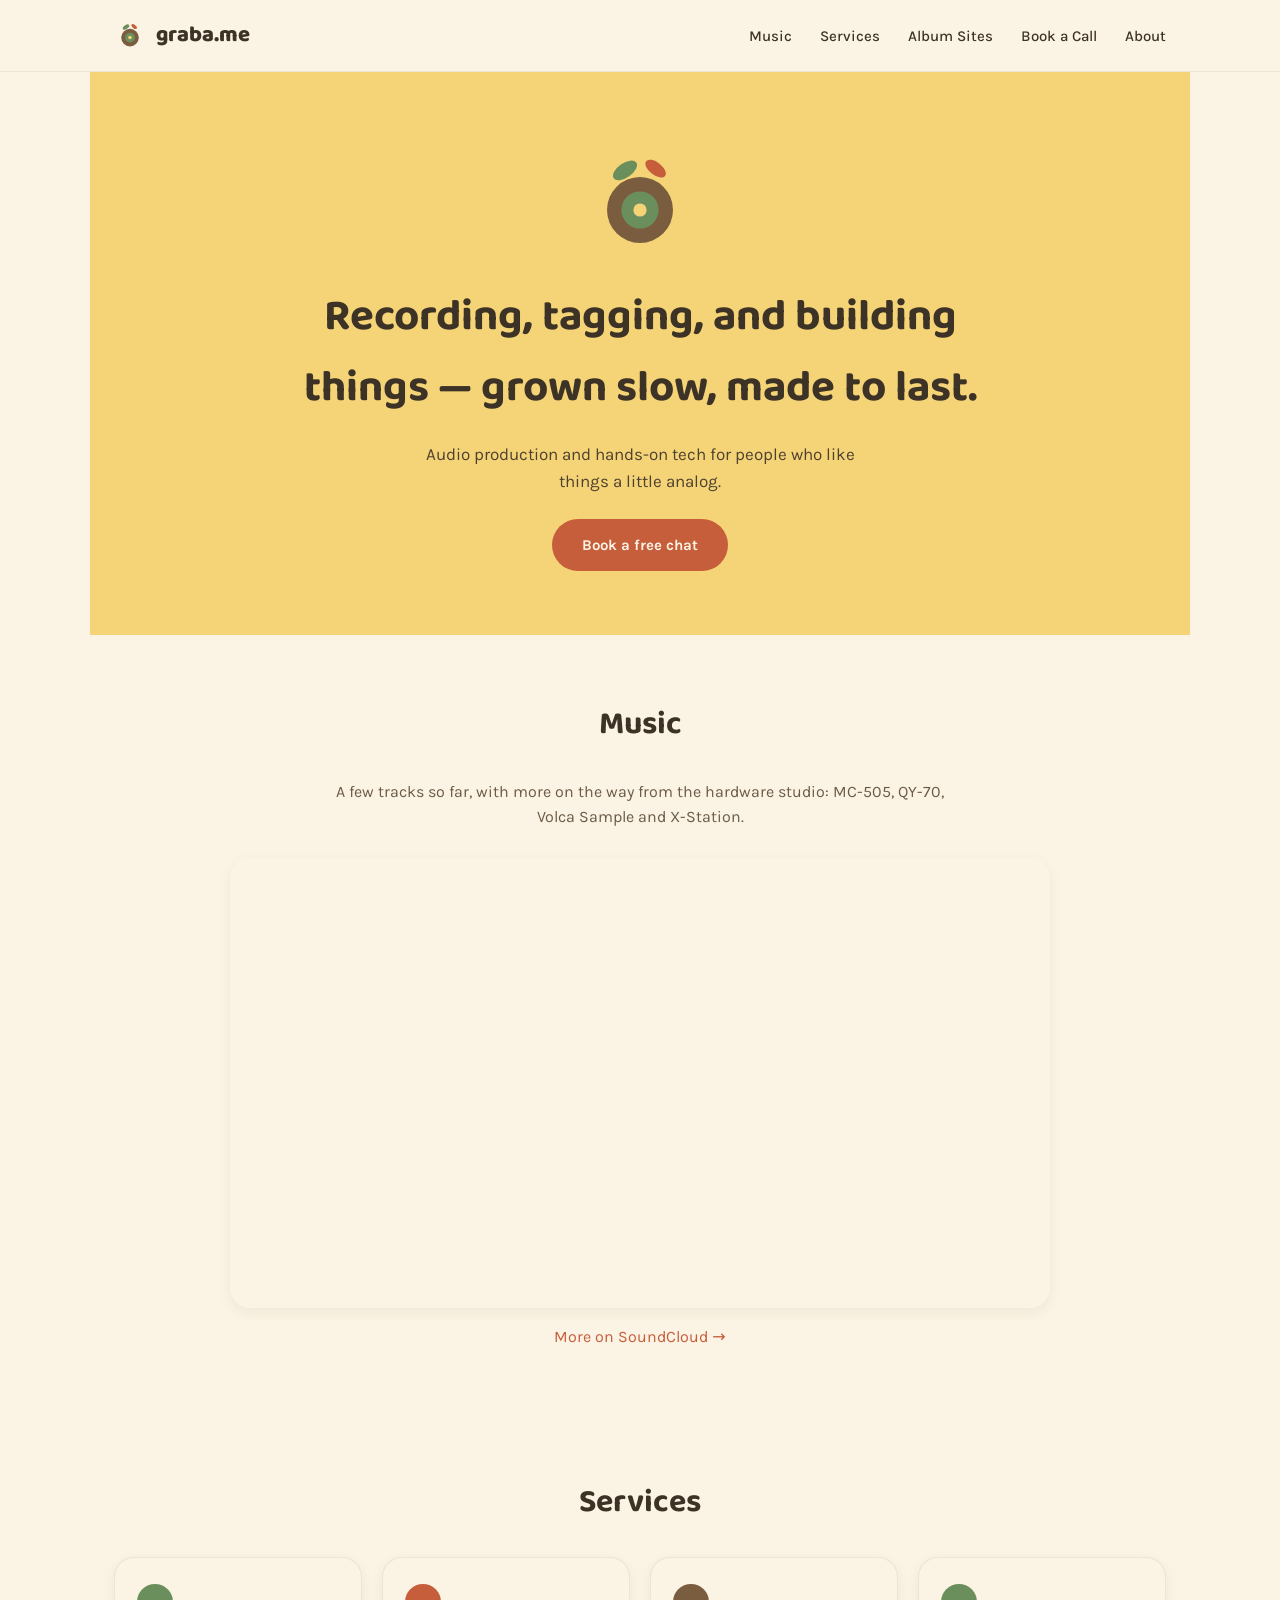
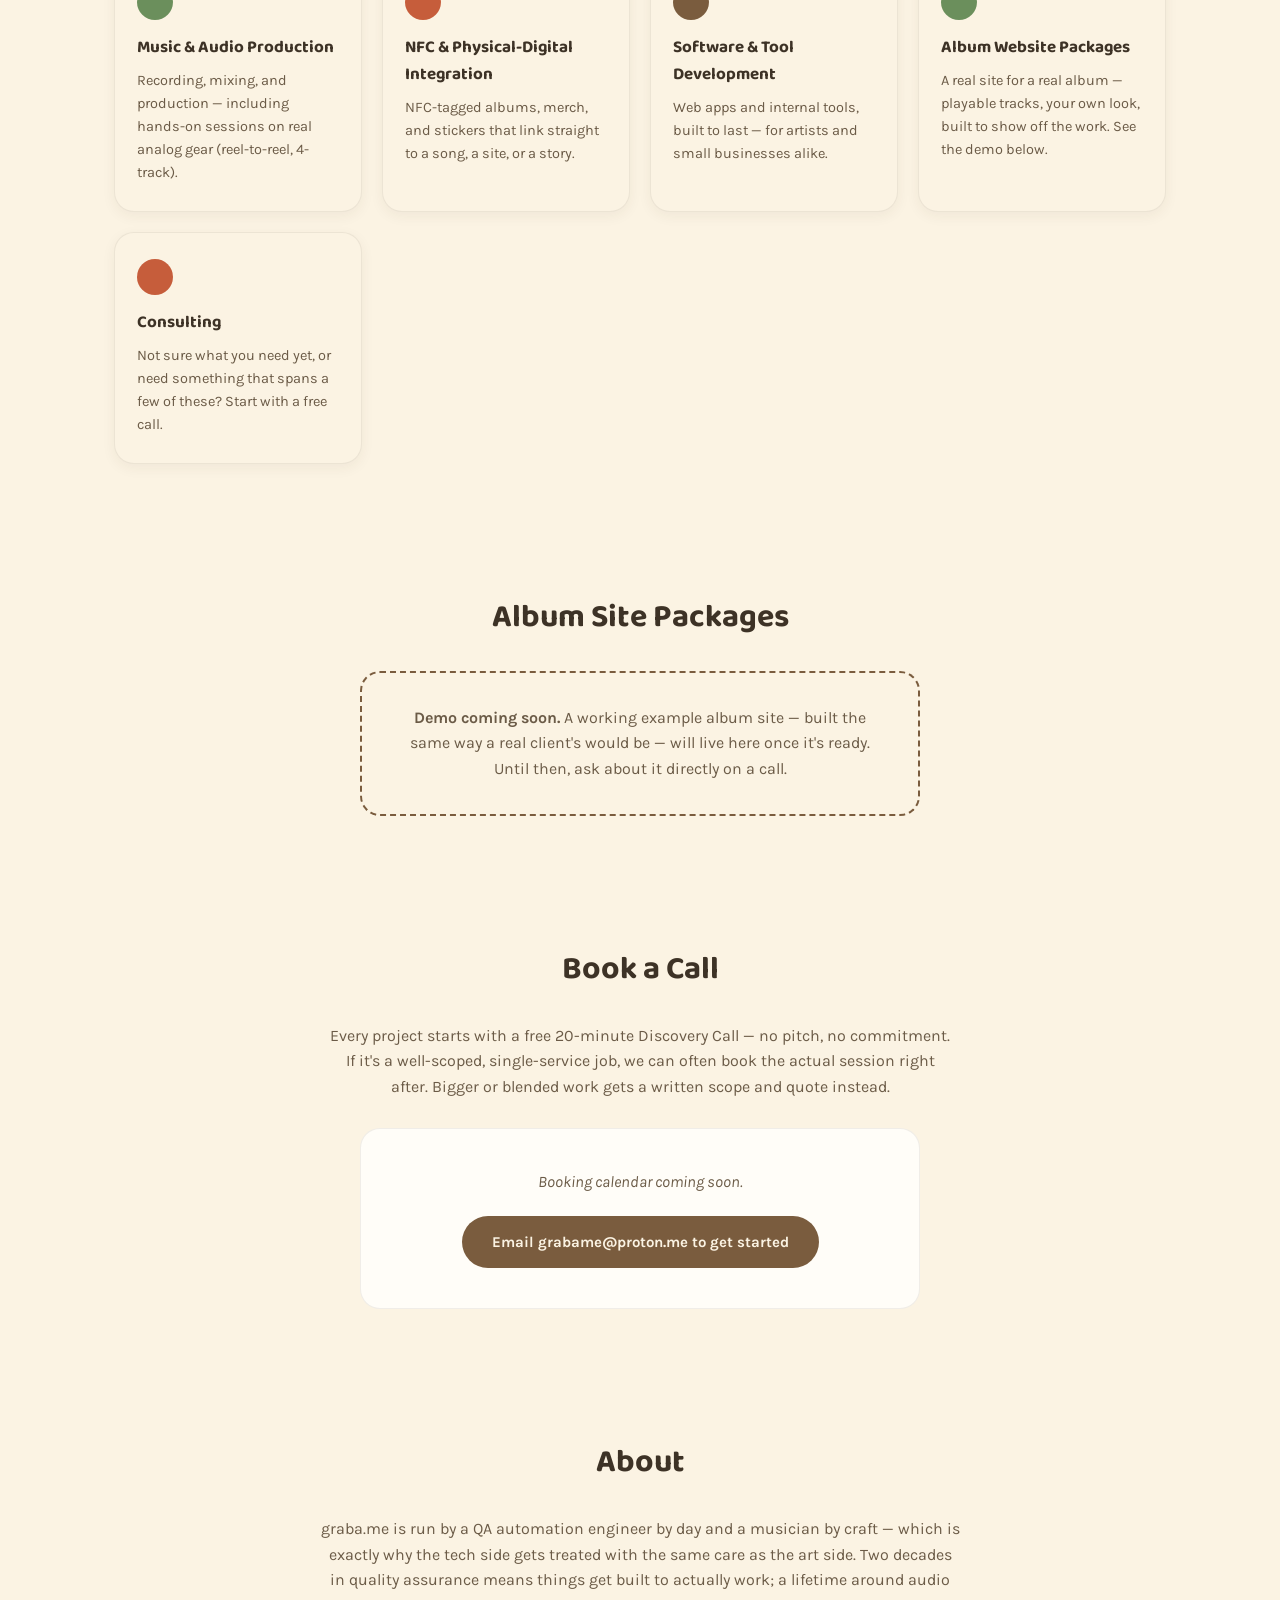
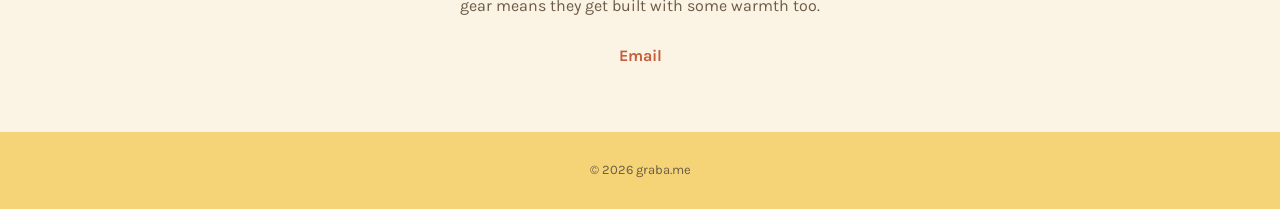
==== index.html @ 5332bc10 "graba.me v1: services site with Music section (SoundCloud profile embed) Co-Authored-By: Claude Opus" ====
<!doctype html>
<html lang="en">
<head>
  <meta charset="UTF-8">
  <meta name="viewport" content="width=device-width, initial-scale=1.0">
  <meta name="description" content="graba.me — audio production and hands-on tech for people who like things a little analog. Recording, NFC, tools, and album sites.">
  <title>graba.me</title>
  <link rel="preconnect" href="https://fonts.googleapis.com">
  <link rel="preconnect" href="https://fonts.gstatic.com" crossorigin>
  <link href="https://fonts.googleapis.com/css2?family=Baloo+2:wght@500;700;800&family=Karla:wght@400;500;700&display=swap" rel="stylesheet">
  <link rel="stylesheet" href="styles.css">
</head>
<body>
  <header>
    <nav>
      <a href="#top" class="brand">
        <svg class="brand-mark" viewBox="0 0 400 400" aria-hidden="true">
          <ellipse cx="150" cy="88" rx="46" ry="24" fill="#6B8F5C" transform="rotate(-35 150 88)"></ellipse>
          <ellipse cx="252" cy="82" rx="40" ry="21" fill="#C65D3B" transform="rotate(38 252 82)"></ellipse>
          <circle cx="200" cy="220" r="110" fill="#7A5C3E"></circle>
          <circle cx="200" cy="220" r="62" fill="#6B8F5C"></circle>
          <circle cx="200" cy="220" r="22" fill="#F4D477"></circle>
        </svg>
        graba.me
      </a>
      <div class="nav-links">
        <a href="#music">Music</a>
        <a href="#services">Services</a>
        <a href="#album-sites">Album Sites</a>
        <a href="#book">Book a Call</a>
        <a href="#about">About</a>
      </div>
    </nav>
  </header>

  <main id="top">
    <section class="hero">
      <svg class="hero-mark" viewBox="0 0 400 400" aria-label="graba.me mark">
        <ellipse cx="150" cy="88" rx="46" ry="24" fill="#6B8F5C" transform="rotate(-35 150 88)"></ellipse>
        <ellipse cx="252" cy="82" rx="40" ry="21" fill="#C65D3B" transform="rotate(38 252 82)"></ellipse>
        <circle cx="200" cy="220" r="110" fill="#7A5C3E"></circle>
        <circle cx="200" cy="220" r="62" fill="#6B8F5C"></circle>
        <circle cx="200" cy="220" r="22" fill="#F4D477"></circle>
      </svg>
      <h1>Recording, tagging, and building things — grown slow, made to last.</h1>
      <p class="tagline">Audio production and hands-on tech for people who like things a little analog.</p>
      <a href="#book" class="cta">Book a free chat</a>
    </section>

    <section id="music">
      <h2>Music</h2>
      <p class="section-lead">A few tracks so far, with more on the way from the hardware studio: MC-505, QY-70, Volca Sample and X-Station.</p>
      <div class="player-card">
        <iframe title="Fon on SoundCloud" width="100%" height="450" scrolling="no" frameborder="no" loading="lazy" allow="autoplay; encrypted-media" src="https://w.soundcloud.com/player/?visual=true&url=https%3A%2F%2Fapi.soundcloud.com%2Fusers%2F1962022&show_artwork=true&maxheight=450"></iframe>
      </div>
      <p class="player-link"><a href="https://soundcloud.com/fon-1">More on SoundCloud →</a></p>
    </section>

    <section id="services">
      <h2>Services</h2>
      <div class="services-grid">
        <div class="service-card">
          <div class="icon-dot" style="background:#6B8F5C;"></div>
          <h3>Music &amp; Audio Production</h3>
          <p>Recording, mixing, and production — including hands-on sessions on real analog gear (reel-to-reel, 4-track).</p>
        </div>
        <div class="service-card">
          <div class="icon-dot" style="background:#C65D3B;"></div>
          <h3>NFC &amp; Physical-Digital Integration</h3>
          <p>NFC-tagged albums, merch, and stickers that link straight to a song, a site, or a story.</p>
        </div>
        <div class="service-card">
          <div class="icon-dot" style="background:#7A5C3E;"></div>
          <h3>Software &amp; Tool Development</h3>
          <p>Web apps and internal tools, built to last — for artists and small businesses alike.</p>
        </div>
        <div class="service-card">
          <div class="icon-dot" style="background:#6B8F5C;"></div>
          <h3>Album Website Packages</h3>
          <p>A real site for a real album — playable tracks, your own look, built to show off the work. See the demo below.</p>
        </div>
        <div class="service-card">
          <div class="icon-dot" style="background:#C65D3B;"></div>
          <h3>Consulting</h3>
          <p>Not sure what you need yet, or need something that spans a few of these? Start with a free call.</p>
        </div>
      </div>
    </section>

    <section id="album-sites">
      <h2>Album Site Packages</h2>
      <div class="proof-card">
        <p><strong>Demo coming soon.</strong> A working example album site — built the same way a real client's would be — will live here once it's ready. Until then, ask about it directly on a call.</p>
      </div>
    </section>

    <section id="book">
      <h2>Book a Call</h2>
      <p class="section-lead">Every project starts with a free 20-minute Discovery Call — no pitch, no commitment. If it's a well-scoped, single-service job, we can often book the actual session right after. Bigger or blended work gets a written scope and quote instead.</p>
      <div class="booking-embed">
        <p><em>Booking calendar coming soon.</em></p>
        <a href="mailto:grabame@proton.me" class="cta secondary">Email grabame@proton.me to get started</a>
      </div>
    </section>

    <section id="about">
      <h2>About</h2>
      <p class="about-copy">graba.me is run by a QA automation engineer by day and a musician by craft — which is exactly why the tech side gets treated with the same care as the art side. Two decades in quality assurance means things get built to actually work; a lifetime around audio gear means they get built with some warmth too.</p>
      <div class="contact-links">
        <a href="mailto:grabame@proton.me">Email</a>
      </div>
    </section>
  </main>

  <footer>
    <p>&copy; 2026 graba.me</p>
  </footer>
</body>
</html>
---- styles.css ----
:root {
  --bg: #F4D477;
  --paper: #FBF3E3;
  --moss: #6B8F5C;
  --ember: #C65D3B;
  --walnut: #7A5C3E;
  --ink: #3D3226;
  --muted: #6B5B47;
}

* {
  margin: 0;
  padding: 0;
  box-sizing: border-box;
}

html {
  scroll-behavior: smooth;
}

body {
  font-family: "Karla", system-ui, sans-serif;
  background: var(--paper);
  color: var(--ink);
  line-height: 1.6;
}

h1, h2, h3 {
  font-family: "Baloo 2", sans-serif;
  color: var(--ink);
}

a {
  color: var(--ember);
  text-decoration: none;
}

/* NAVBAR */
header {
  background: var(--paper);
  border-bottom: 1px solid rgba(61, 50, 38, 0.08);
}

nav {
  max-width: 1100px;
  margin: 0 auto;
  padding: 18px 24px;
  display: flex;
  justify-content: space-between;
  align-items: center;
}

nav .brand {
  display: flex;
  align-items: center;
  gap: 10px;
  font-family: "Baloo 2", sans-serif;
  font-weight: 800;
  font-size: 22px;
  color: var(--ink);
}

.brand-mark {
  width: 32px;
  height: 32px;
}

nav .nav-links {
  display: flex;
  gap: 28px;
}

nav .nav-links a {
  color: var(--ink);
  font-weight: 500;
  font-size: 15px;
}

nav .nav-links a:hover {
  color: var(--ember);
}

/* HERO */
.hero {
  background: var(--bg);
  padding: 72px 24px 64px;
  display: flex;
  flex-direction: column;
  align-items: center;
  text-align: center;
  gap: 18px;
}

.hero-mark {
  width: 120px;
  height: 120px;
}

.hero h1 {
  font-size: clamp(28px, 5vw, 44px);
  max-width: 680px;
  text-wrap: balance;
}

.hero .tagline {
  font-size: 17px;
  max-width: 480px;
  color: #4E4130;
}

.cta {
  display: inline-block;
  font-weight: 700;
  font-size: 15px;
  padding: 14px 30px;
  border-radius: 999px;
  background: var(--ember);
  color: var(--paper);
  margin-top: 6px;
}

.cta:hover {
  background: #B04F30;
}

.cta.secondary {
  background: var(--walnut);
}

.cta.secondary:hover {
  background: #644B32;
}

/* SECTIONS */
main section {
  max-width: 1100px;
  margin: 0 auto;
  padding: 64px 24px;
}

main section h2 {
  font-size: clamp(24px, 4vw, 32px);
  margin-bottom: 28px;
  text-align: center;
}

.section-lead {
  max-width: 620px;
  margin: 0 auto 28px;
  text-align: center;
  color: var(--muted);
}

/* MUSIC */
.player-card {
  max-width: 820px;
  margin: 0 auto;
  border-radius: 20px;
  overflow: hidden;
  box-shadow: 0 4px 14px rgba(61, 50, 38, 0.06);
}

.player-card iframe {
  display: block;
}

.player-link {
  text-align: center;
  margin-top: 16px;
}

/* SERVICES */
.services-grid {
  display: grid;
  grid-template-columns: repeat(auto-fit, minmax(240px, 1fr));
  gap: 20px;
}

.service-card {
  background: var(--paper);
  border: 1px solid rgba(61, 50, 38, 0.08);
  border-radius: 20px;
  padding: 26px 22px;
  box-shadow: 0 4px 14px rgba(61, 50, 38, 0.06);
}

.icon-dot {
  width: 36px;
  height: 36px;
  border-radius: 50%;
  margin-bottom: 14px;
}

.service-card h3 {
  font-size: 17px;
  margin-bottom: 8px;
}

.service-card p {
  font-size: 14.5px;
  color: var(--muted);
}

/* ALBUM SITES PROOF */
.proof-card {
  background: var(--paper);
  border: 2px dashed var(--walnut);
  border-radius: 20px;
  padding: 32px;
  text-align: center;
  color: var(--muted);
  max-width: 560px;
  margin: 0 auto;
}

/* BOOKING */
.booking-embed {
  background: #FFFDF8;
  border-radius: 20px;
  border: 1px solid rgba(61, 50, 38, 0.08);
  padding: 40px 24px;
  text-align: center;
  max-width: 560px;
  margin: 0 auto;
  display: flex;
  flex-direction: column;
  align-items: center;
  gap: 16px;
}

.booking-embed em {
  color: var(--muted);
}

/* ABOUT */
.about-copy {
  max-width: 640px;
  margin: 0 auto 24px;
  text-align: center;
  color: var(--muted);
}

.contact-links {
  display: flex;
  justify-content: center;
}

.contact-links a {
  font-weight: 700;
  font-size: 16px;
}

/* FOOTER */
footer {
  text-align: center;
  padding: 28px 24px;
  font-size: 13px;
  color: var(--muted);
  background: var(--bg);
}

/* RESPONSIVE */
@media (max-width: 640px) {
  nav .nav-links {
    display: none;
  }

  main section {
    padding: 48px 20px;
  }
}
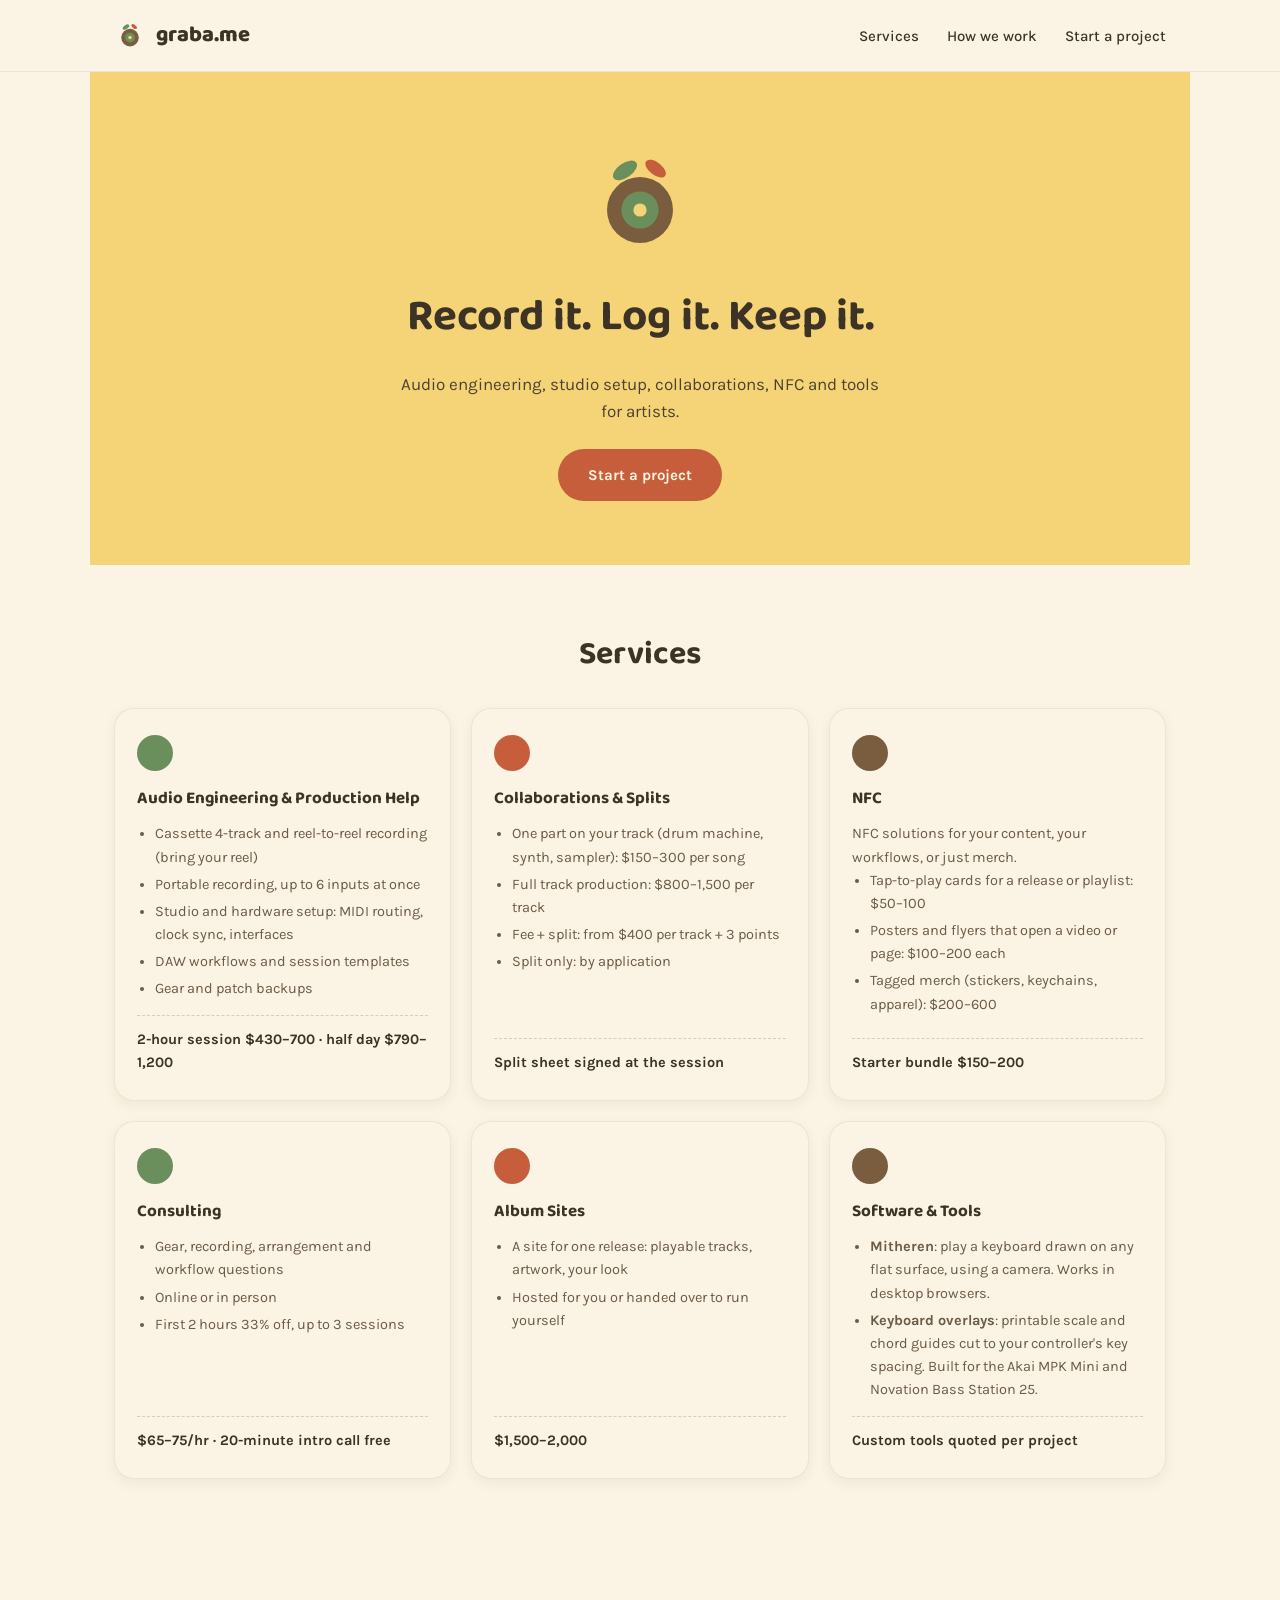
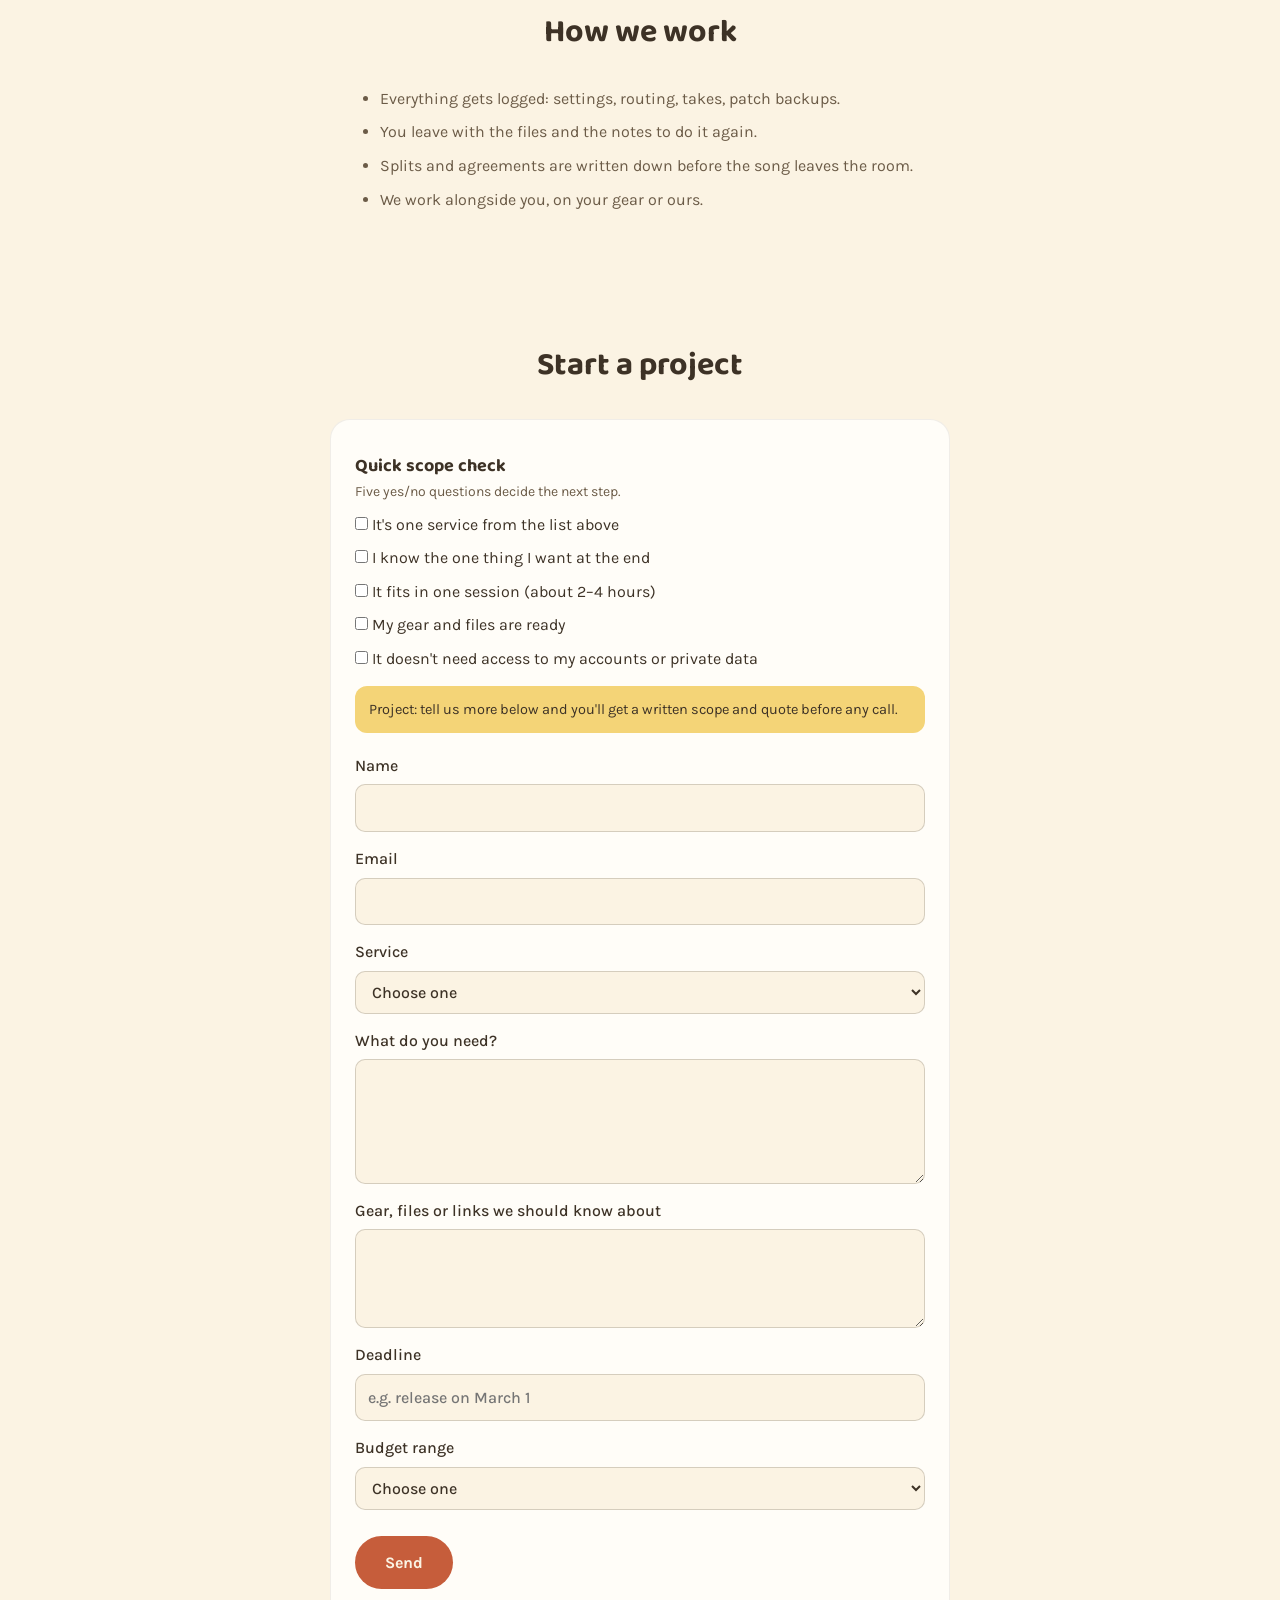
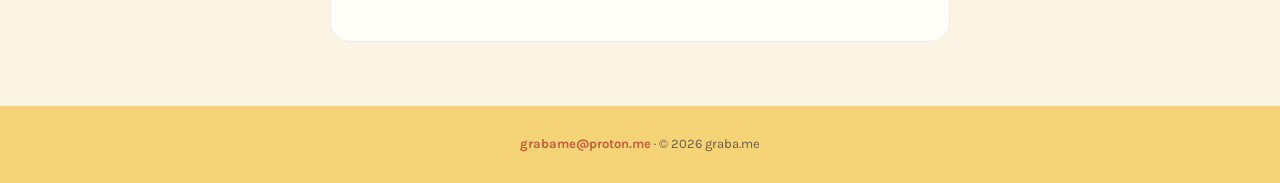
==== commit 5777ee36: "Redesign copy: priced services, scope-check intake form, how-we-work; drop SoundCloud section Co-Aut" ====
--- a/index.html
+++ b/index.html
@@ -3,7 +3,7 @@
 <head>
   <meta charset="UTF-8">
   <meta name="viewport" content="width=device-width, initial-scale=1.0">
-  <meta name="description" content="graba.me — audio production and hands-on tech for people who like things a little analog. Recording, NFC, tools, and album sites.">
+  <meta name="description" content="graba.me — audio engineering, studio setup, collaborations, NFC and tools for artists. Prices up front; every job is logged and handed over.">
   <title>graba.me</title>
   <link rel="preconnect" href="https://fonts.googleapis.com">
   <link rel="preconnect" href="https://fonts.gstatic.com" crossorigin>
@@ -24,11 +24,9 @@
         graba.me
       </a>
       <div class="nav-links">
-        <a href="#music">Music</a>
         <a href="#services">Services</a>
-        <a href="#album-sites">Album Sites</a>
-        <a href="#book">Book a Call</a>
-        <a href="#about">About</a>
+        <a href="#how">How we work</a>
+        <a href="#start">Start a project</a>
       </div>
     </nav>
   </header>
@@ -42,18 +40,9 @@
         <circle cx="200" cy="220" r="62" fill="#6B8F5C"></circle>
         <circle cx="200" cy="220" r="22" fill="#F4D477"></circle>
       </svg>
-      <h1>Recording, tagging, and building things — grown slow, made to last.</h1>
-      <p class="tagline">Audio production and hands-on tech for people who like things a little analog.</p>
-      <a href="#book" class="cta">Book a free chat</a>
-    </section>
-
-    <section id="music">
-      <h2>Music</h2>
-      <p class="section-lead">A few tracks so far, with more on the way from the hardware studio: MC-505, QY-70, Volca Sample and X-Station.</p>
-      <div class="player-card">
-        <iframe title="Fon on SoundCloud" width="100%" height="450" scrolling="no" frameborder="no" loading="lazy" allow="autoplay; encrypted-media" src="https://w.soundcloud.com/player/?visual=true&url=https%3A%2F%2Fapi.soundcloud.com%2Fusers%2F1962022&show_artwork=true&maxheight=450"></iframe>
-      </div>
-      <p class="player-link"><a href="https://soundcloud.com/fon-1">More on SoundCloud →</a></p>
+      <h1>Record it. Log it. Keep it.</h1>
+      <p class="tagline">Audio engineering, studio setup, collaborations, NFC and tools for artists.</p>
+      <a href="#start" class="cta">Start a project</a>
     </section>
 
     <section id="services">
@@ -61,59 +50,186 @@
       <div class="services-grid">
         <div class="service-card">
           <div class="icon-dot" style="background:#6B8F5C;"></div>
-          <h3>Music &amp; Audio Production</h3>
-          <p>Recording, mixing, and production — including hands-on sessions on real analog gear (reel-to-reel, 4-track).</p>
+          <h3>Audio Engineering &amp; Production Help</h3>
+          <ul>
+            <li>Cassette 4-track and reel-to-reel recording (bring your reel)</li>
+            <li>Portable recording, up to 6 inputs at once</li>
+            <li>Studio and hardware setup: MIDI routing, clock sync, interfaces</li>
+            <li>DAW workflows and session templates</li>
+            <li>Gear and patch backups</li>
+          </ul>
+          <p class="price">2-hour session $430–700 · half day $790–1,200</p>
         </div>
         <div class="service-card">
           <div class="icon-dot" style="background:#C65D3B;"></div>
-          <h3>NFC &amp; Physical-Digital Integration</h3>
-          <p>NFC-tagged albums, merch, and stickers that link straight to a song, a site, or a story.</p>
+          <h3>Collaborations &amp; Splits</h3>
+          <ul>
+            <li>One part on your track (drum machine, synth, sampler): $150–300 per song</li>
+            <li>Full track production: $800–1,500 per track</li>
+            <li>Fee + split: from $400 per track + 3 points</li>
+            <li>Split only: by application</li>
+          </ul>
+          <p class="price">Split sheet signed at the session</p>
         </div>
         <div class="service-card">
           <div class="icon-dot" style="background:#7A5C3E;"></div>
-          <h3>Software &amp; Tool Development</h3>
-          <p>Web apps and internal tools, built to last — for artists and small businesses alike.</p>
+          <h3>NFC</h3>
+          <p>NFC solutions for your content, your workflows, or just merch.</p>
+          <ul>
+            <li>Tap-to-play cards for a release or playlist: $50–100</li>
+            <li>Posters and flyers that open a video or page: $100–200 each</li>
+            <li>Tagged merch (stickers, keychains, apparel): $200–600</li>
+          </ul>
+          <p class="price">Starter bundle $150–200</p>
         </div>
         <div class="service-card">
           <div class="icon-dot" style="background:#6B8F5C;"></div>
-          <h3>Album Website Packages</h3>
-          <p>A real site for a real album — playable tracks, your own look, built to show off the work. See the demo below.</p>
+          <h3>Consulting</h3>
+          <ul>
+            <li>Gear, recording, arrangement and workflow questions</li>
+            <li>Online or in person</li>
+            <li>First 2 hours 33% off, up to 3 sessions</li>
+          </ul>
+          <p class="price">$65–75/hr · 20-minute intro call free</p>
         </div>
         <div class="service-card">
           <div class="icon-dot" style="background:#C65D3B;"></div>
-          <h3>Consulting</h3>
-          <p>Not sure what you need yet, or need something that spans a few of these? Start with a free call.</p>
+          <h3>Album Sites</h3>
+          <ul>
+            <li>A site for one release: playable tracks, artwork, your look</li>
+            <li>Hosted for you or handed over to run yourself</li>
+          </ul>
+          <p class="price">$1,500–2,000</p>
+        </div>
+        <div class="service-card">
+          <div class="icon-dot" style="background:#7A5C3E;"></div>
+          <h3>Software &amp; Tools</h3>
+          <ul>
+            <li><strong>Mitheren</strong>: play a keyboard drawn on any flat surface, using a camera. Works in desktop browsers.</li>
+            <li><strong>Keyboard overlays</strong>: printable scale and chord guides cut to your controller's key spacing. Built for the Akai MPK Mini and Novation Bass Station 25.</li>
+          </ul>
+          <p class="price">Custom tools quoted per project</p>
         </div>
       </div>
     </section>
 
-    <section id="album-sites">
-      <h2>Album Site Packages</h2>
-      <div class="proof-card">
-        <p><strong>Demo coming soon.</strong> A working example album site — built the same way a real client's would be — will live here once it's ready. Until then, ask about it directly on a call.</p>
-      </div>
-    </section>
-
-    <section id="book">
-      <h2>Book a Call</h2>
-      <p class="section-lead">Every project starts with a free 20-minute Discovery Call — no pitch, no commitment. If it's a well-scoped, single-service job, we can often book the actual session right after. Bigger or blended work gets a written scope and quote instead.</p>
-      <div class="booking-embed">
-        <p><em>Booking calendar coming soon.</em></p>
-        <a href="mailto:grabame@proton.me" class="cta secondary">Email grabame@proton.me to get started</a>
-      </div>
-    </section>
-
-    <section id="about">
-      <h2>About</h2>
-      <p class="about-copy">graba.me is run by a QA automation engineer by day and a musician by craft — which is exactly why the tech side gets treated with the same care as the art side. Two decades in quality assurance means things get built to actually work; a lifetime around audio gear means they get built with some warmth too.</p>
-      <div class="contact-links">
-        <a href="mailto:grabame@proton.me">Email</a>
-      </div>
+    <section id="how">
+      <h2>How we work</h2>
+      <ul class="how-list">
+        <li>Everything gets logged: settings, routing, takes, patch backups.</li>
+        <li>You leave with the files and the notes to do it again.</li>
+        <li>Splits and agreements are written down before the song leaves the room.</li>
+        <li>We work alongside you, on your gear or ours.</li>
+      </ul>
+    </section>
+
+    <section id="start">
+      <h2>Start a project</h2>
+      <form id="project-form" class="project-form" action="https://api.web3forms.com/submit" method="POST">
+        <!-- Web3Forms access key (free at web3forms.com, sent to grabame@proton.me) -->
+        <input type="hidden" name="access_key" value="WEB3FORMS_ACCESS_KEY">
+        <input type="hidden" name="subject" value="New graba.me project">
+        <input type="hidden" name="from_name" value="graba.me">
+        <input type="hidden" name="size" id="size-field" value="">
+        <input type="checkbox" name="botcheck" class="botcheck" tabindex="-1" autocomplete="off">
+
+        <fieldset class="scope-check">
+          <legend>Quick scope check</legend>
+          <p class="hint">Five yes/no questions decide the next step.</p>
+          <label><input type="checkbox" class="scope"> It's one service from the list above</label>
+          <label><input type="checkbox" class="scope"> I know the one thing I want at the end</label>
+          <label><input type="checkbox" class="scope"> It fits in one session (about 2–4 hours)</label>
+          <label><input type="checkbox" class="scope"> My gear and files are ready</label>
+          <label><input type="checkbox" class="scope"> It doesn't need access to my accounts or private data</label>
+          <p id="scope-result" class="scope-result" aria-live="polite"></p>
+        </fieldset>
+
+        <div class="fields">
+          <label>Name <input type="text" name="name" required></label>
+          <label>Email <input type="email" name="email" required></label>
+          <label>Service
+            <select name="service" required>
+              <option value="">Choose one</option>
+              <option>Audio Engineering &amp; Production Help</option>
+              <option>Collaborations &amp; Splits</option>
+              <option>NFC</option>
+              <option>Consulting</option>
+              <option>Album Sites</option>
+              <option>Software &amp; Tools</option>
+              <option>More than one</option>
+            </select>
+          </label>
+          <label>What do you need? <textarea name="details" rows="4" required></textarea></label>
+
+          <div id="project-fields" class="project-fields">
+            <label>Gear, files or links we should know about <textarea name="gear_and_links" rows="3"></textarea></label>
+            <label>Deadline <input type="text" name="deadline" placeholder="e.g. release on March 1"></label>
+            <label>Budget range
+              <select name="budget">
+                <option value="">Choose one</option>
+                <option>Under $500</option>
+                <option>$500–1,500</option>
+                <option>$1,500–5,000</option>
+                <option>$5,000+</option>
+                <option>Split / not sure yet</option>
+              </select>
+            </label>
+          </div>
+
+          <label id="times-field">Good times for the free 20-minute call <input type="text" name="call_times" placeholder="e.g. weekday evenings"></label>
+        </div>
+
+        <button type="submit" class="cta">Send</button>
+        <p id="form-status" class="form-status" aria-live="polite"></p>
+      </form>
     </section>
   </main>
 
   <footer>
-    <p>&copy; 2026 graba.me</p>
+    <p><a href="mailto:grabame@proton.me">grabame@proton.me</a> · &copy; 2026 graba.me</p>
   </footer>
+
+  <script>
+    // Scope check: all five ticked = small job (intro call, then book the session);
+    // anything unticked = project (full form, written scope and quote).
+    const boxes = document.querySelectorAll(".scope");
+    const result = document.getElementById("scope-result");
+    const sizeField = document.getElementById("size-field");
+    const projectFields = document.getElementById("project-fields");
+    const timesField = document.getElementById("times-field");
+
+    function updateScope() {
+      const small = [...boxes].every((b) => b.checked);
+      sizeField.value = small ? "small" : "project";
+      projectFields.hidden = small;
+      timesField.hidden = !small;
+      result.textContent = small
+        ? "Small job: send this, we'll set up the free 20-minute call, then you book the session at the listed price."
+        : "Project: tell us more below and you'll get a written scope and quote before any call.";
+    }
+    boxes.forEach((b) => b.addEventListener("change", updateScope));
+    updateScope();
+
+    const form = document.getElementById("project-form");
+    const status = document.getElementById("form-status");
+    form.addEventListener("submit", async (e) => {
+      e.preventDefault();
+      if (form.access_key.value === "WEB3FORMS_ACCESS_KEY") {
+        status.textContent = "The form isn't connected yet. Email grabame@proton.me for now.";
+        return;
+      }
+      status.textContent = "Sending…";
+      try {
+        const res = await fetch(form.action, { method: "POST", body: new FormData(form) });
+        const data = await res.json();
+        status.textContent = data.success
+          ? "Sent. You'll get a reply by email."
+          : "That didn't go through. Email grabame@proton.me instead.";
+        if (data.success) form.reset(), updateScope();
+      } catch {
+        status.textContent = "That didn't go through. Email grabame@proton.me instead.";
+      }
+    });
+  </script>
 </body>
 </html>
--- a/styles.css
+++ b/styles.css
@@ -151,28 +151,10 @@
   color: var(--muted);
 }
 
-/* MUSIC */
-.player-card {
-  max-width: 820px;
-  margin: 0 auto;
-  border-radius: 20px;
-  overflow: hidden;
-  box-shadow: 0 4px 14px rgba(61, 50, 38, 0.06);
-}
-
-.player-card iframe {
-  display: block;
-}
-
-.player-link {
-  text-align: center;
-  margin-top: 16px;
-}
-
 /* SERVICES */
 .services-grid {
   display: grid;
-  grid-template-columns: repeat(auto-fit, minmax(240px, 1fr));
+  grid-template-columns: repeat(auto-fit, minmax(280px, 1fr));
   gap: 20px;
 }
 
@@ -182,6 +164,8 @@
   border-radius: 20px;
   padding: 26px 22px;
   box-shadow: 0 4px 14px rgba(61, 50, 38, 0.06);
+  display: flex;
+  flex-direction: column;
 }
 
 .icon-dot {
@@ -193,61 +177,124 @@
 
 .service-card h3 {
   font-size: 17px;
-  margin-bottom: 8px;
-}
-
-.service-card p {
+  margin-bottom: 10px;
+}
+
+.service-card p,
+.service-card li {
   font-size: 14.5px;
   color: var(--muted);
 }
 
-/* ALBUM SITES PROOF */
-.proof-card {
-  background: var(--paper);
-  border: 2px dashed var(--walnut);
-  border-radius: 20px;
-  padding: 32px;
-  text-align: center;
-  color: var(--muted);
+.service-card ul {
+  padding-left: 18px;
+  margin-bottom: 14px;
+}
+
+.service-card li + li {
+  margin-top: 4px;
+}
+
+.service-card .price {
+  margin-top: auto;
+  padding-top: 12px;
+  border-top: 1px dashed rgba(61, 50, 38, 0.2);
+  font-weight: 700;
+  color: var(--ink);
+}
+
+/* HOW WE WORK */
+.how-list {
   max-width: 560px;
   margin: 0 auto;
-}
-
-/* BOOKING */
-.booking-embed {
+  padding-left: 20px;
+  color: var(--muted);
+}
+
+.how-list li + li {
+  margin-top: 8px;
+}
+
+/* START A PROJECT */
+.project-form {
   background: #FFFDF8;
   border-radius: 20px;
   border: 1px solid rgba(61, 50, 38, 0.08);
-  padding: 40px 24px;
-  text-align: center;
-  max-width: 560px;
+  padding: 32px 24px;
+  max-width: 620px;
   margin: 0 auto;
   display: flex;
   flex-direction: column;
-  align-items: center;
-  gap: 16px;
-}
-
-.booking-embed em {
-  color: var(--muted);
-}
-
-/* ABOUT */
-.about-copy {
-  max-width: 640px;
-  margin: 0 auto 24px;
-  text-align: center;
-  color: var(--muted);
-}
-
-.contact-links {
-  display: flex;
-  justify-content: center;
-}
-
-.contact-links a {
-  font-weight: 700;
-  font-size: 16px;
+  gap: 20px;
+}
+
+.scope-check {
+  border: none;
+  display: flex;
+  flex-direction: column;
+  gap: 8px;
+}
+
+.scope-check legend {
+  font-family: "Baloo 2", sans-serif;
+  font-weight: 700;
+  font-size: 18px;
+}
+
+.hint,
+.form-status {
+  font-size: 14px;
+  color: var(--muted);
+}
+
+.scope-result {
+  margin-top: 6px;
+  padding: 12px 14px;
+  border-radius: 12px;
+  background: var(--bg);
+  font-size: 14.5px;
+}
+
+.fields,
+.project-fields {
+  display: flex;
+  flex-direction: column;
+  gap: 14px;
+}
+
+.fields label {
+  display: flex;
+  flex-direction: column;
+  gap: 6px;
+  font-weight: 500;
+}
+
+.fields input,
+.fields select,
+.fields textarea {
+  font: inherit;
+  padding: 10px 12px;
+  border: 1px solid rgba(61, 50, 38, 0.2);
+  border-radius: 10px;
+  background: var(--paper);
+  color: var(--ink);
+}
+
+.project-form [hidden],
+.botcheck {
+  display: none;
+}
+
+.project-form .cta {
+  align-self: flex-start;
+  border: none;
+  cursor: pointer;
+  font: inherit;
+  font-weight: 700;
+}
+
+footer a {
+  font-weight: 700;
 }
 
 /* FOOTER */
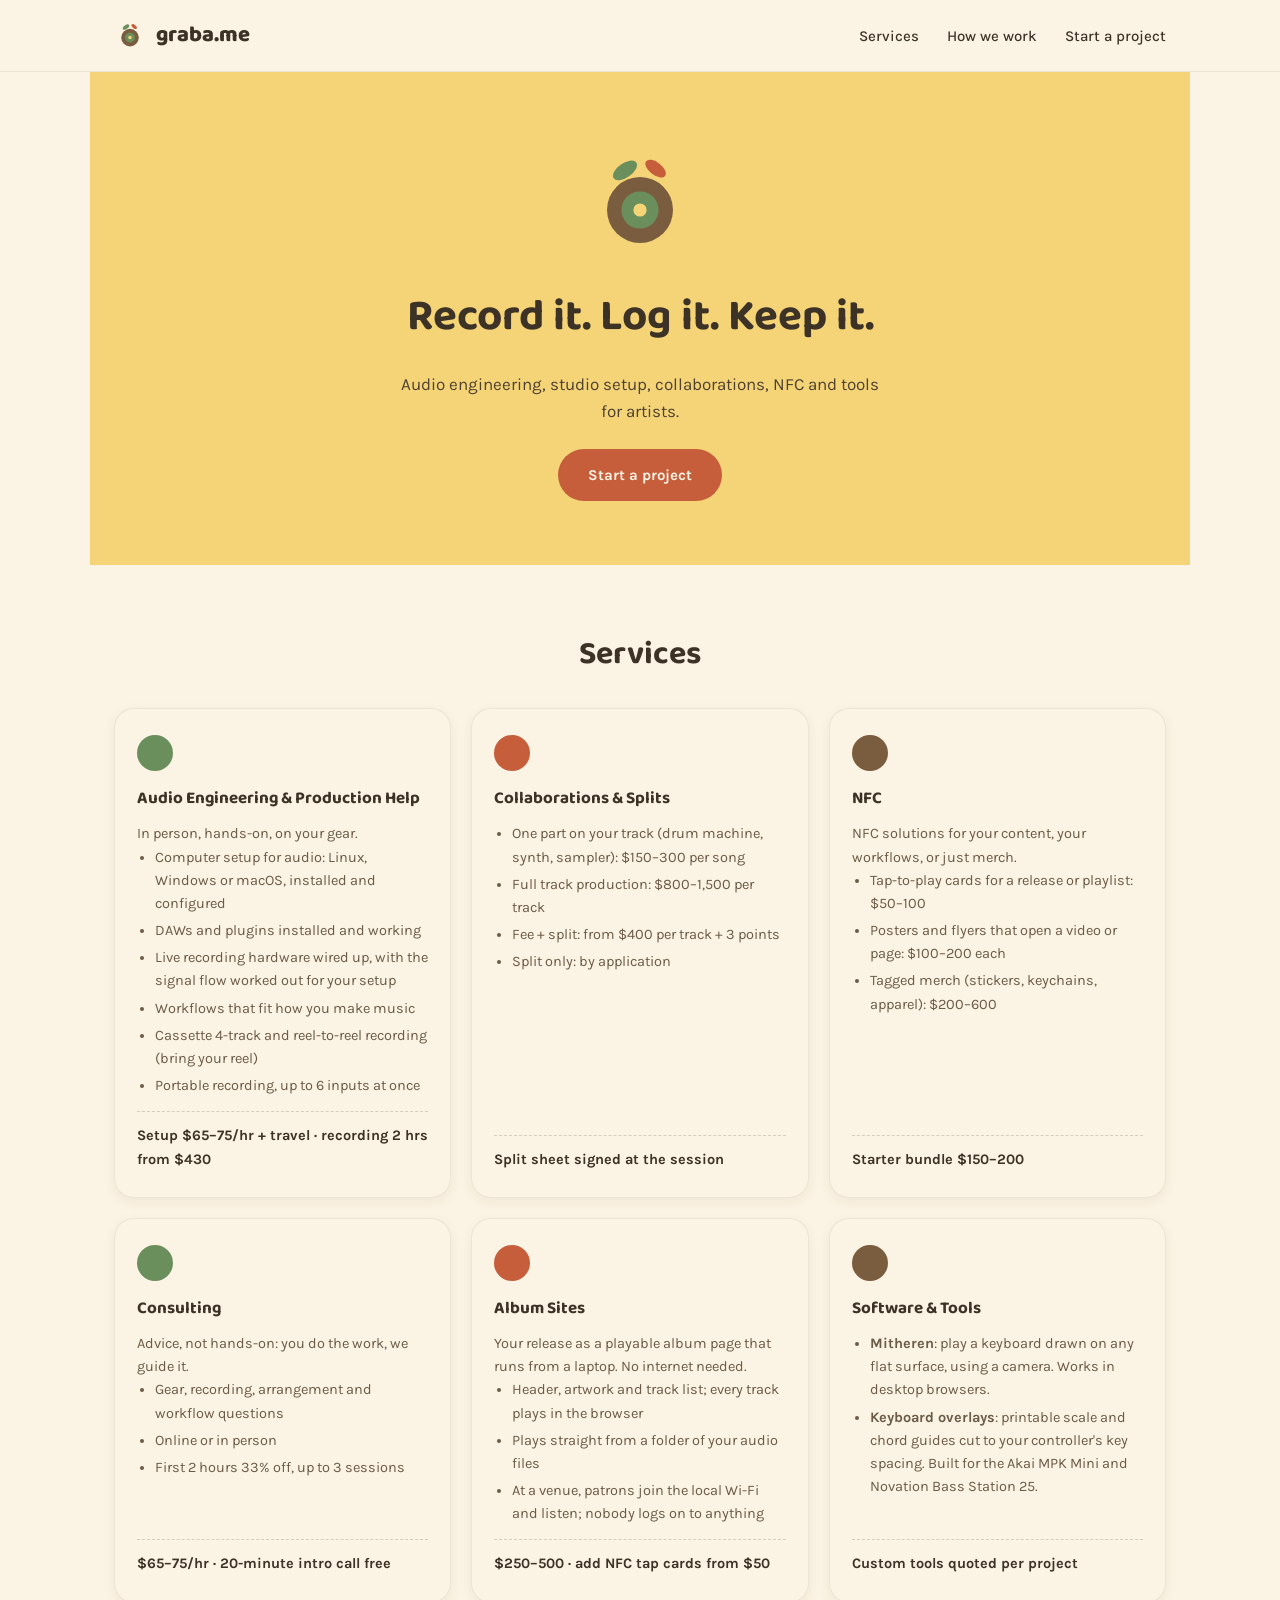
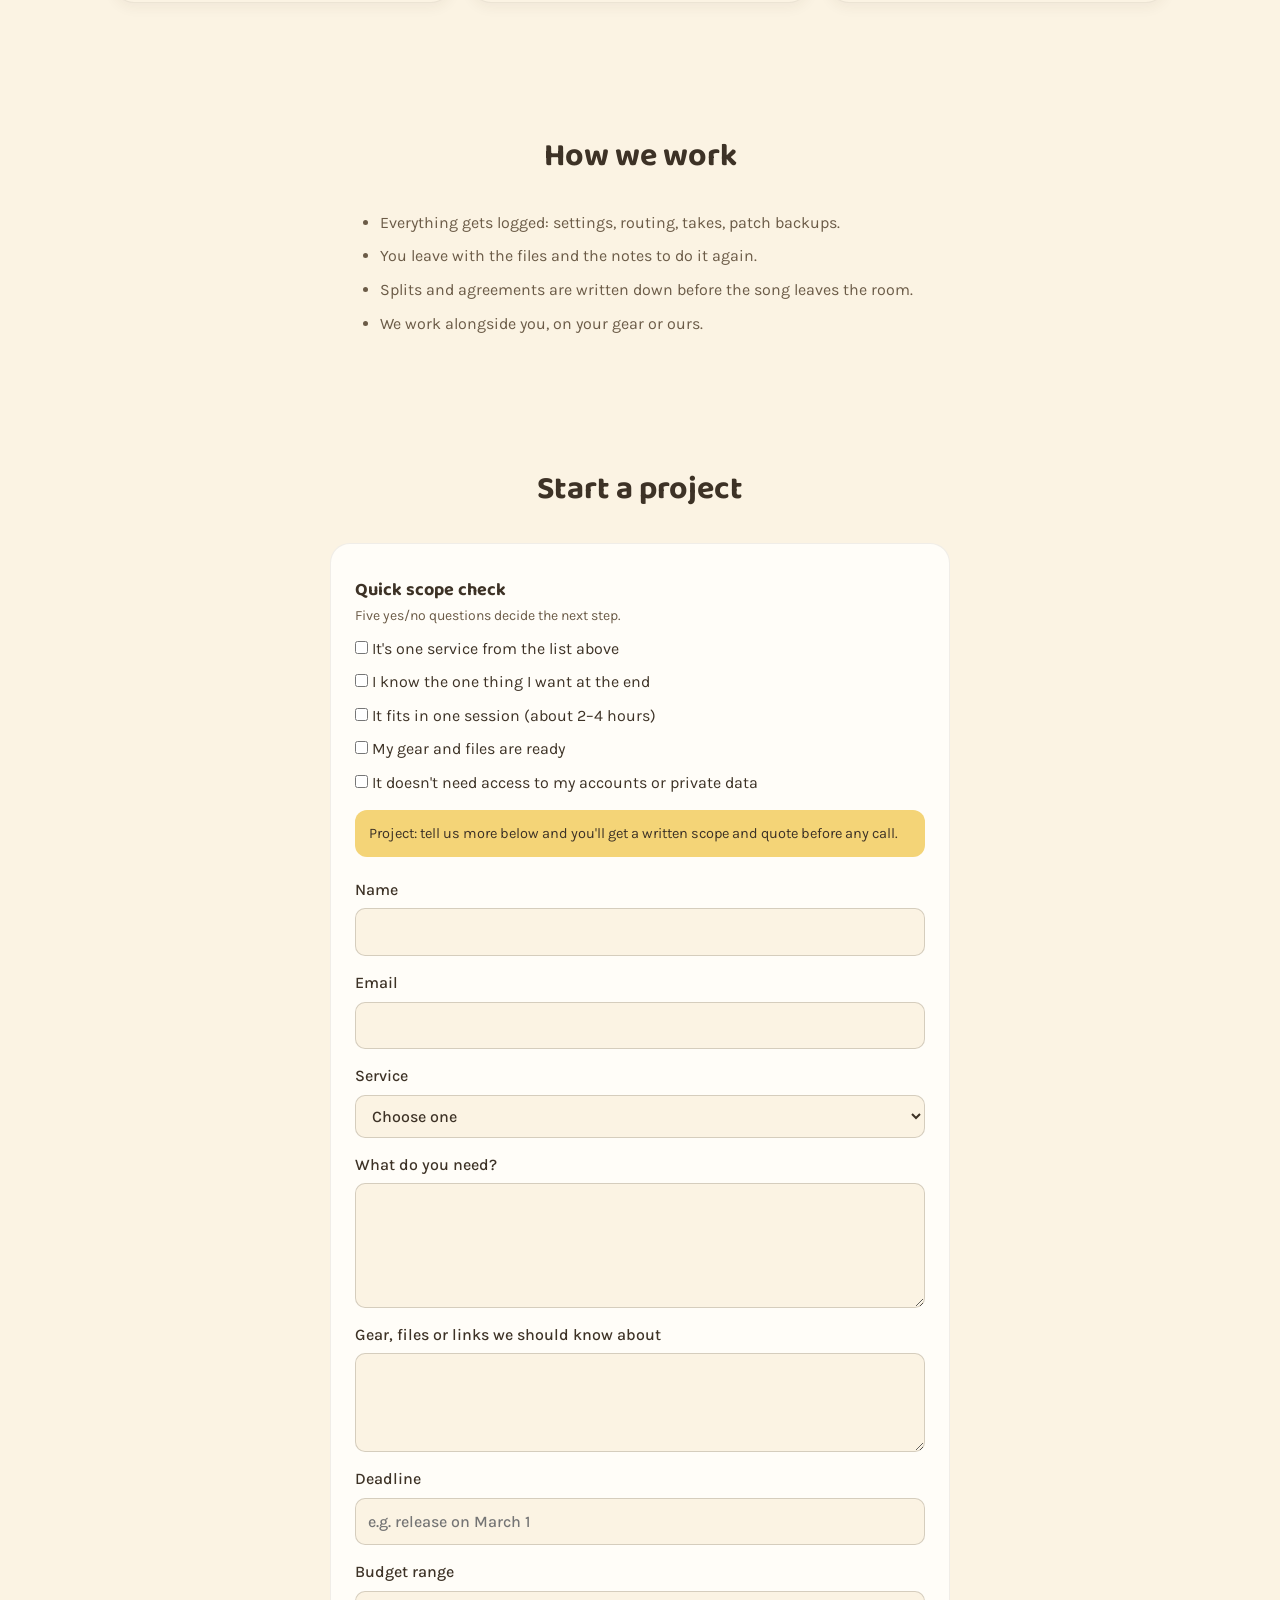
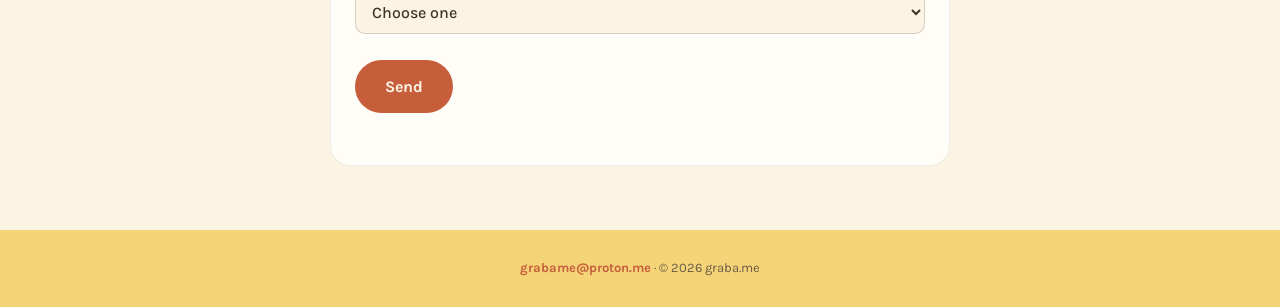
==== commit cda44e0b: "Clarify in-person engineering vs advice-only consulting; describe offline album sites Co-Authored-By" ====
--- a/index.html
+++ b/index.html
@@ -51,14 +51,16 @@
         <div class="service-card">
           <div class="icon-dot" style="background:#6B8F5C;"></div>
           <h3>Audio Engineering &amp; Production Help</h3>
-          <ul>
+          <p>In person, hands-on, on your gear.</p>
+          <ul>
+            <li>Computer setup for audio: Linux, Windows or macOS, installed and configured</li>
+            <li>DAWs and plugins installed and working</li>
+            <li>Live recording hardware wired up, with the signal flow worked out for your setup</li>
+            <li>Workflows that fit how you make music</li>
             <li>Cassette 4-track and reel-to-reel recording (bring your reel)</li>
             <li>Portable recording, up to 6 inputs at once</li>
-            <li>Studio and hardware setup: MIDI routing, clock sync, interfaces</li>
-            <li>DAW workflows and session templates</li>
-            <li>Gear and patch backups</li>
-          </ul>
-          <p class="price">2-hour session $430–700 · half day $790–1,200</p>
+          </ul>
+          <p class="price">Setup $65–75/hr + travel · recording 2 hrs from $430</p>
         </div>
         <div class="service-card">
           <div class="icon-dot" style="background:#C65D3B;"></div>
@@ -85,6 +87,7 @@
         <div class="service-card">
           <div class="icon-dot" style="background:#6B8F5C;"></div>
           <h3>Consulting</h3>
+          <p>Advice, not hands-on: you do the work, we guide it.</p>
           <ul>
             <li>Gear, recording, arrangement and workflow questions</li>
             <li>Online or in person</li>
@@ -95,11 +98,13 @@
         <div class="service-card">
           <div class="icon-dot" style="background:#C65D3B;"></div>
           <h3>Album Sites</h3>
-          <ul>
-            <li>A site for one release: playable tracks, artwork, your look</li>
-            <li>Hosted for you or handed over to run yourself</li>
-          </ul>
-          <p class="price">$1,500–2,000</p>
+          <p>Your release as a playable album page that runs from a laptop. No internet needed.</p>
+          <ul>
+            <li>Header, artwork and track list; every track plays in the browser</li>
+            <li>Plays straight from a folder of your audio files</li>
+            <li>At a venue, patrons join the local Wi-Fi and listen; nobody logs on to anything</li>
+          </ul>
+          <p class="price">$250–500 · add NFC tap cards from $50</p>
         </div>
         <div class="service-card">
           <div class="icon-dot" style="background:#7A5C3E;"></div>
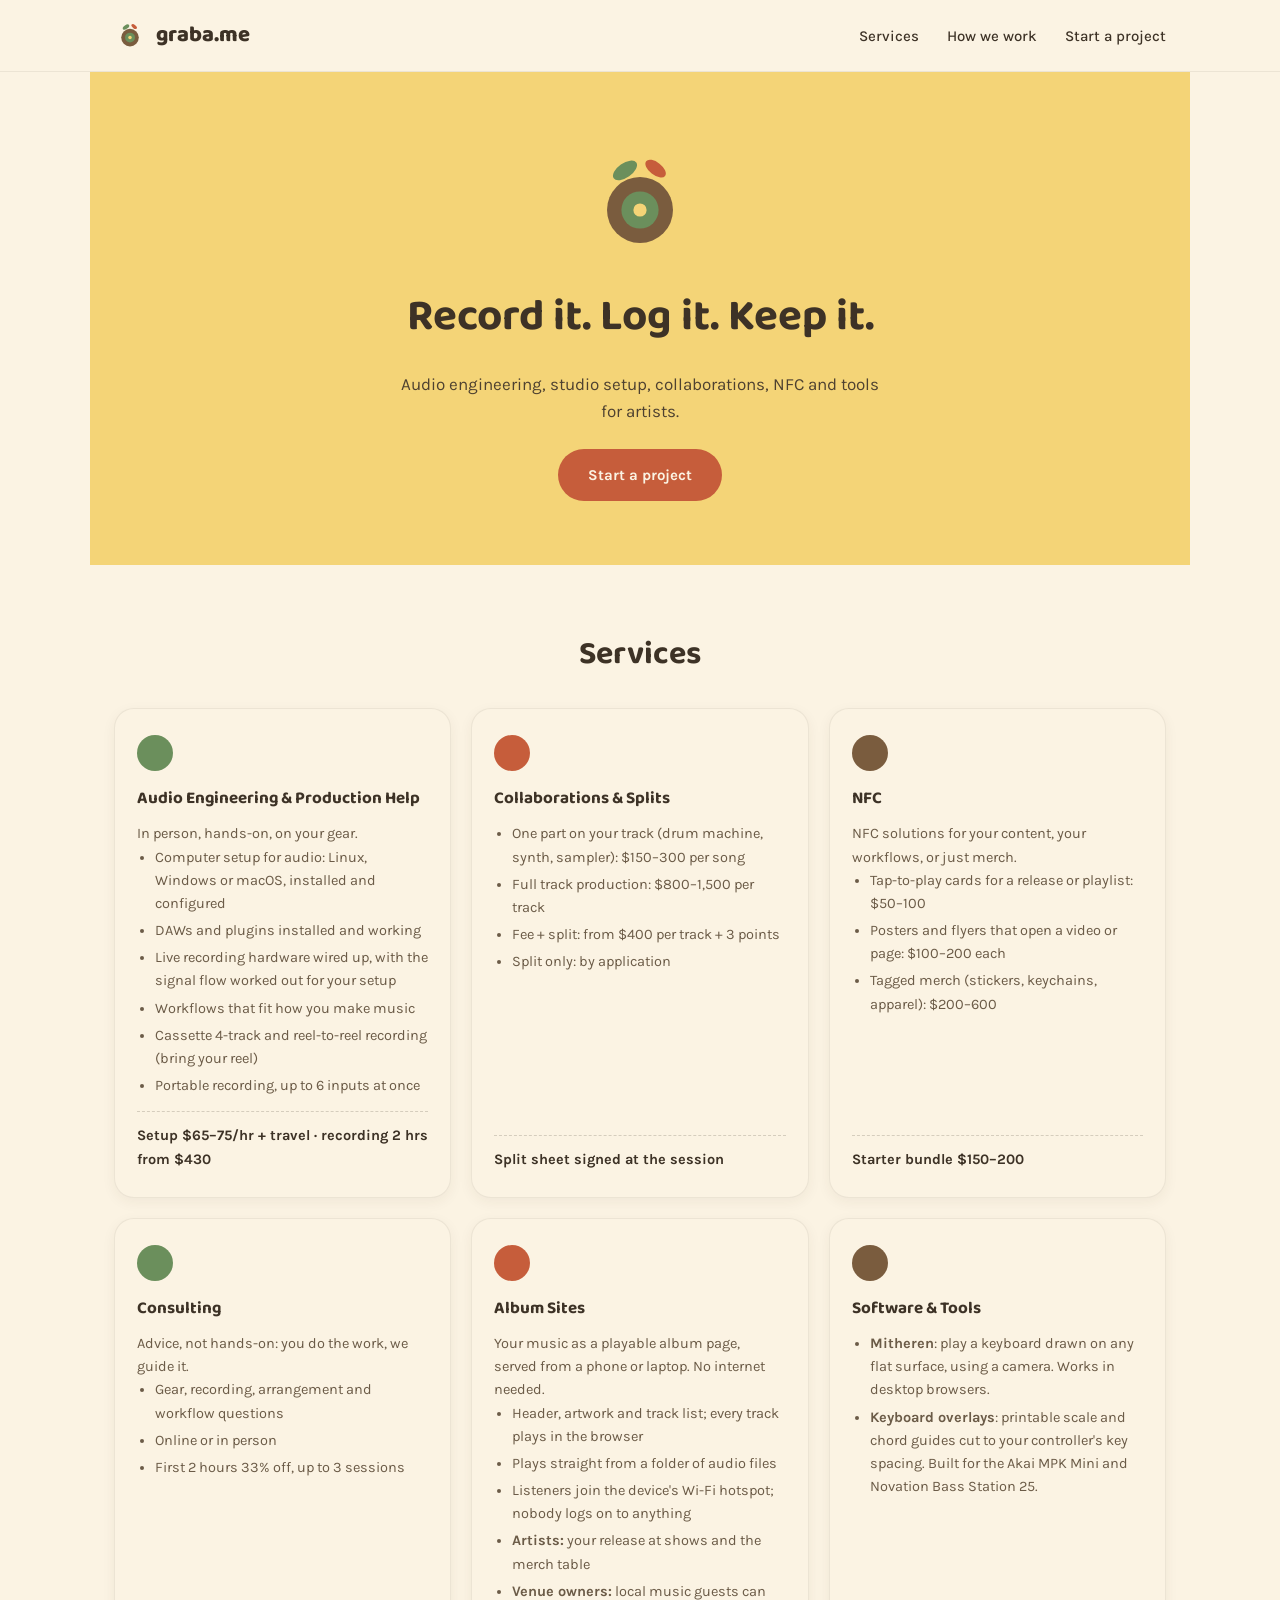
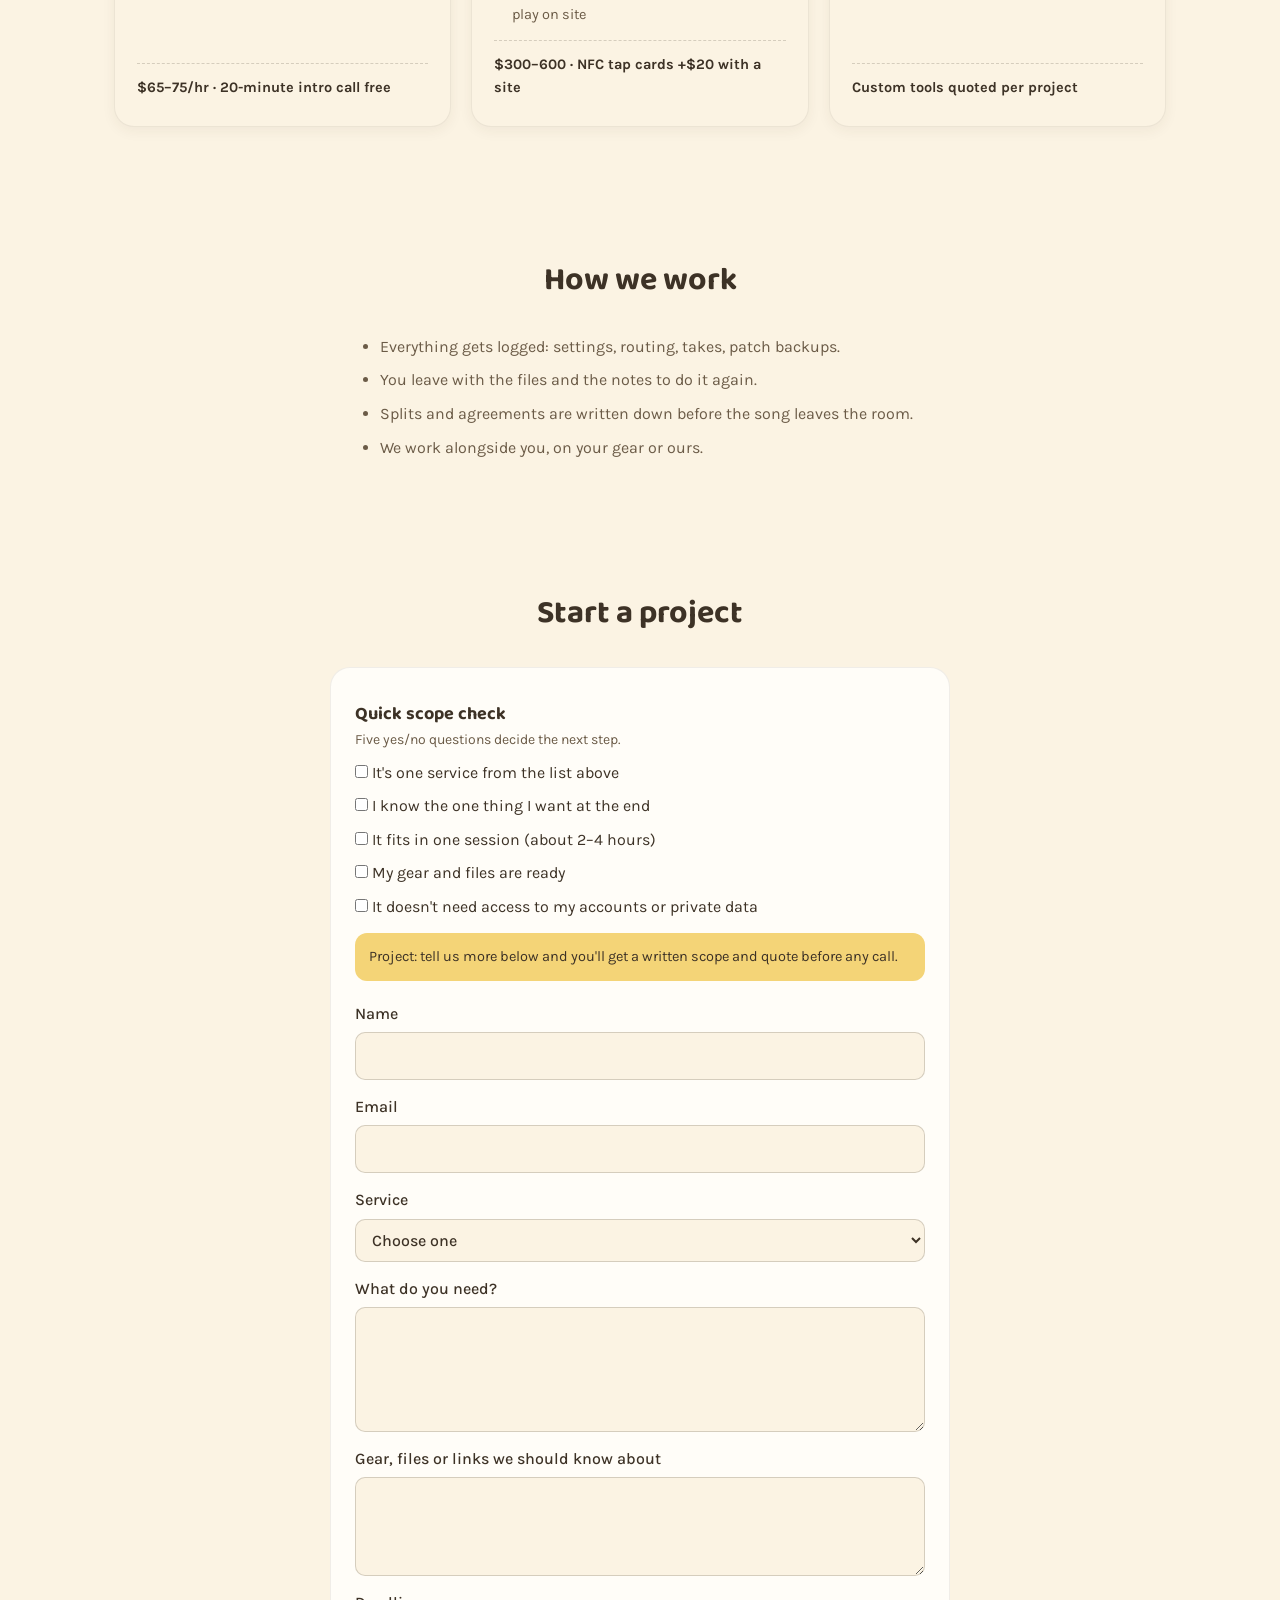
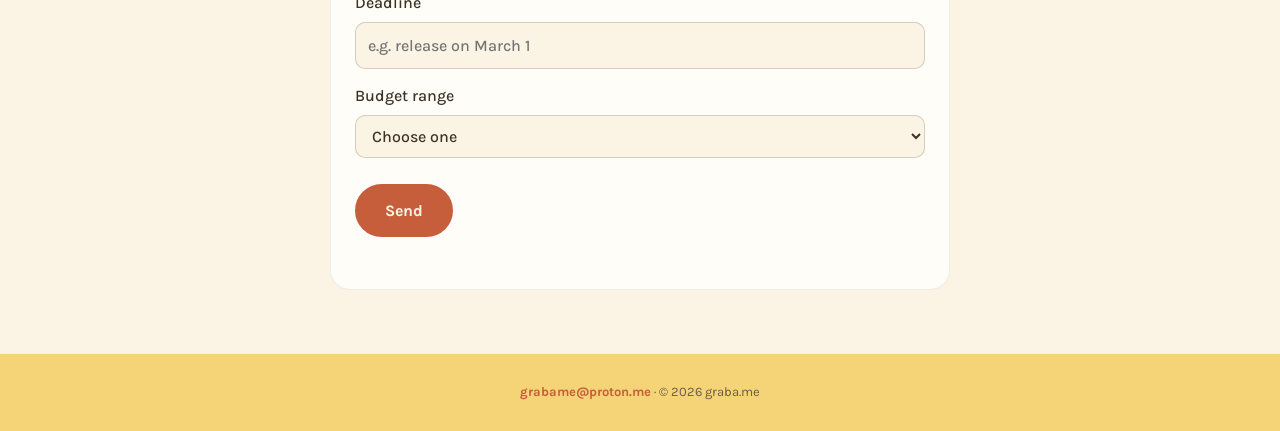
==== commit 609d8f6a: "Album sites: phone or laptop hotspot, artists and venues, $300-600, NFC +$20 bundled Co-Authored-By:" ====
--- a/index.html
+++ b/index.html
@@ -98,13 +98,15 @@
         <div class="service-card">
           <div class="icon-dot" style="background:#C65D3B;"></div>
           <h3>Album Sites</h3>
-          <p>Your release as a playable album page that runs from a laptop. No internet needed.</p>
+          <p>Your music as a playable album page, served from a phone or laptop. No internet needed.</p>
           <ul>
             <li>Header, artwork and track list; every track plays in the browser</li>
-            <li>Plays straight from a folder of your audio files</li>
-            <li>At a venue, patrons join the local Wi-Fi and listen; nobody logs on to anything</li>
-          </ul>
-          <p class="price">$250–500 · add NFC tap cards from $50</p>
+            <li>Plays straight from a folder of audio files</li>
+            <li>Listeners join the device's Wi-Fi hotspot; nobody logs on to anything</li>
+            <li><strong>Artists:</strong> your release at shows and the merch table</li>
+            <li><strong>Venue owners:</strong> local music guests can play on site</li>
+          </ul>
+          <p class="price">$300–600 · NFC tap cards +$20 with a site</p>
         </div>
         <div class="service-card">
           <div class="icon-dot" style="background:#7A5C3E;"></div>
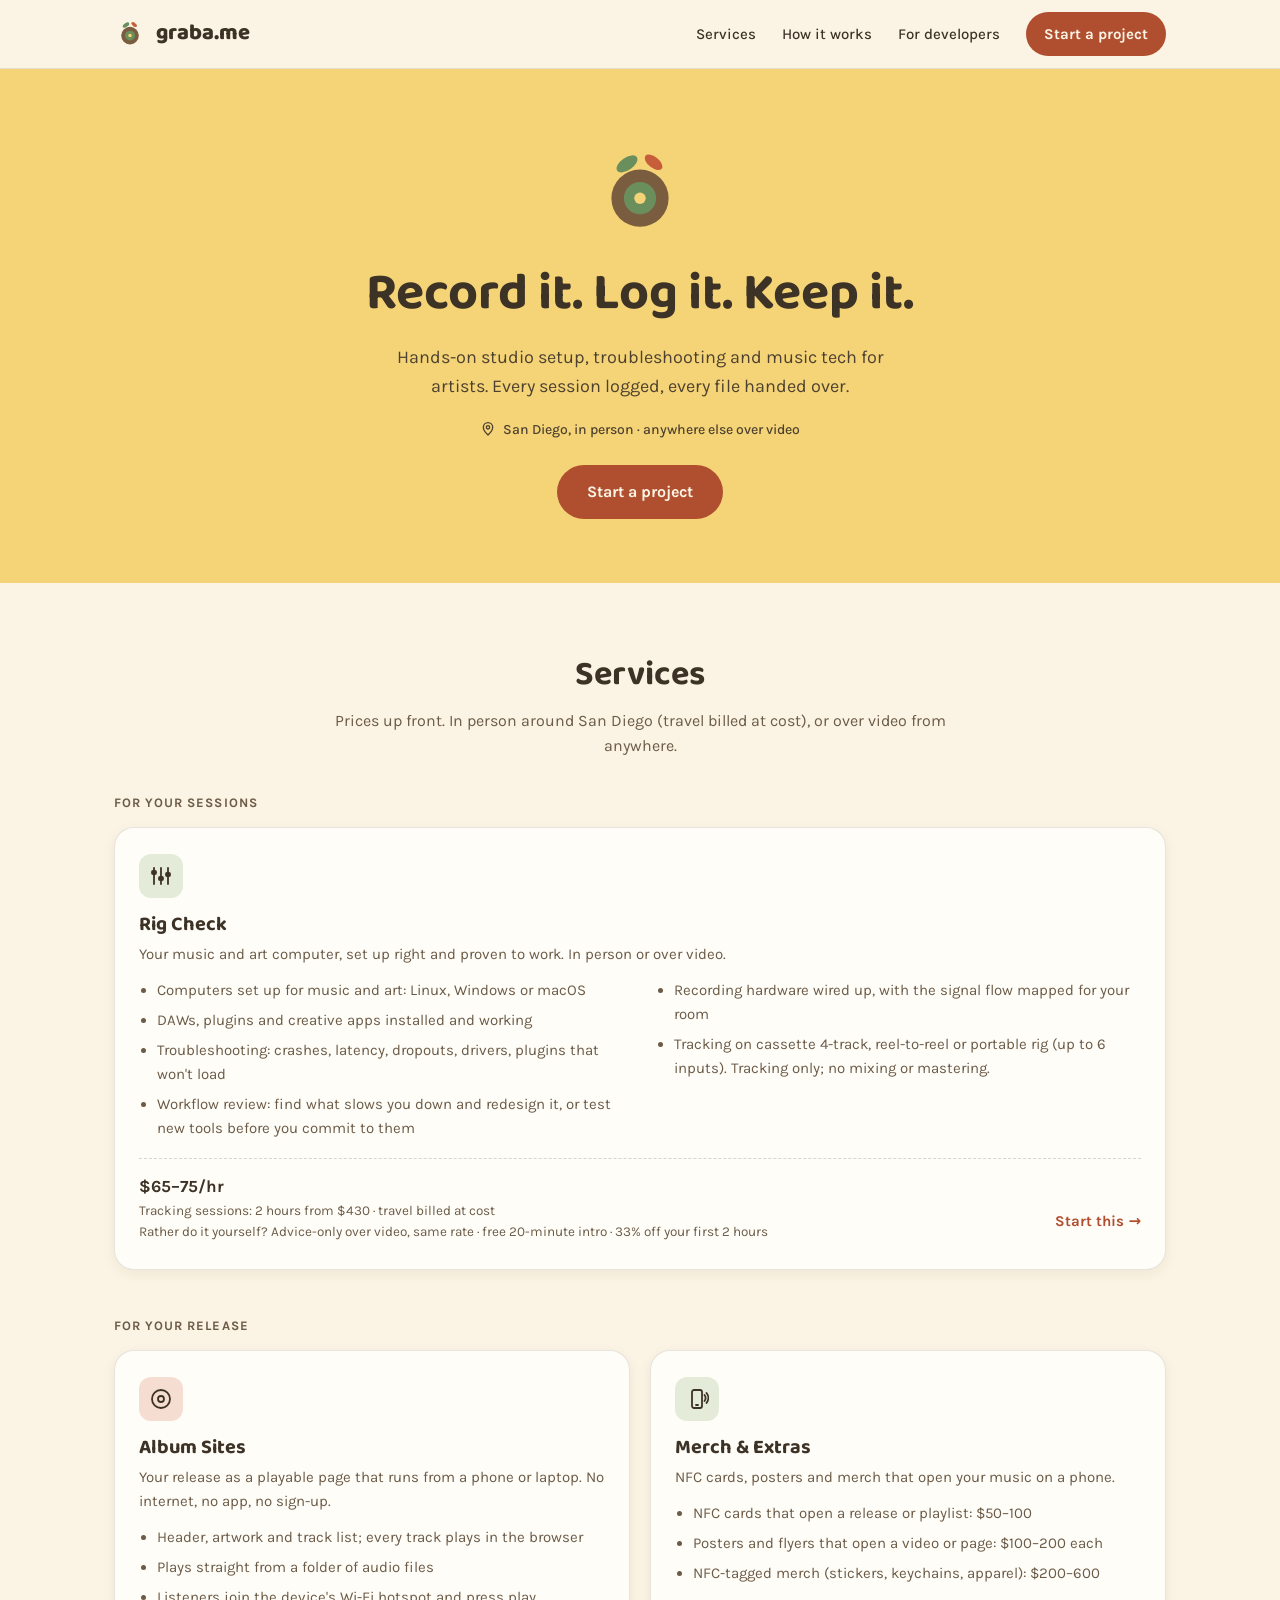
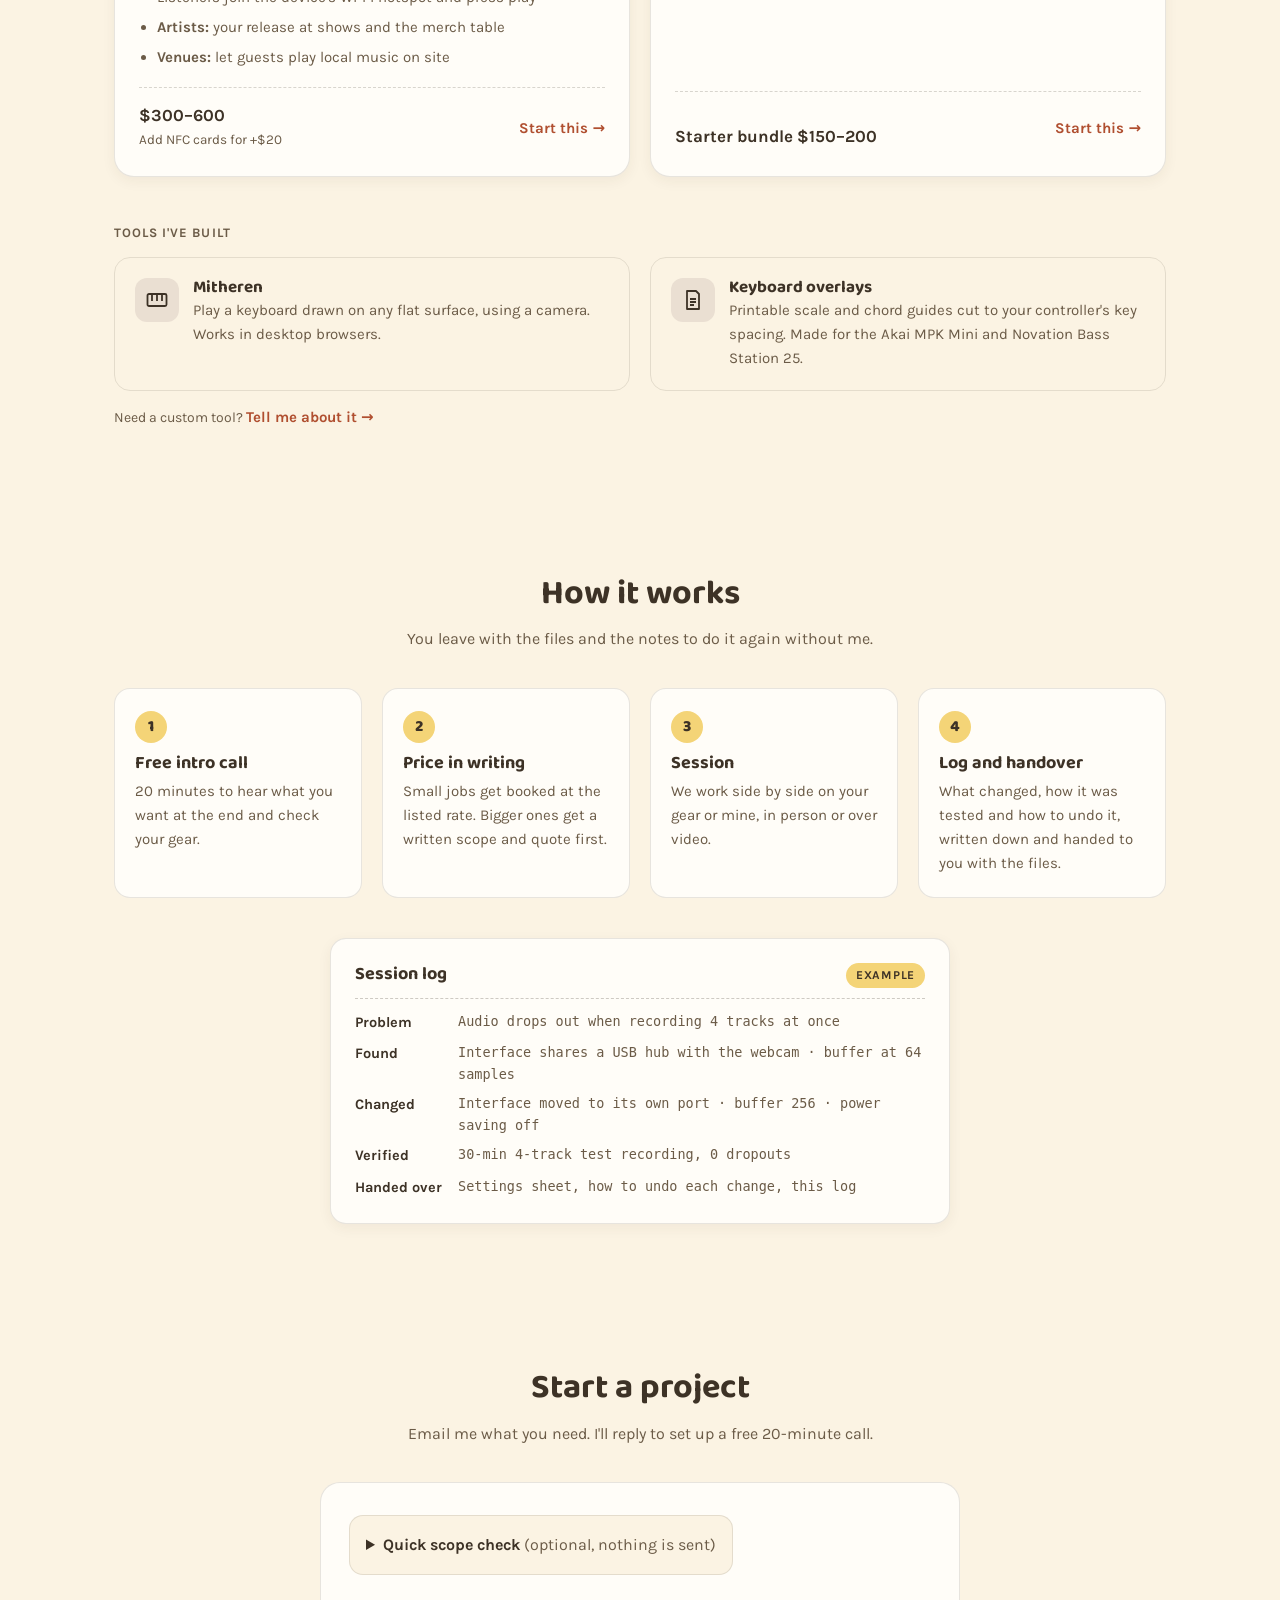
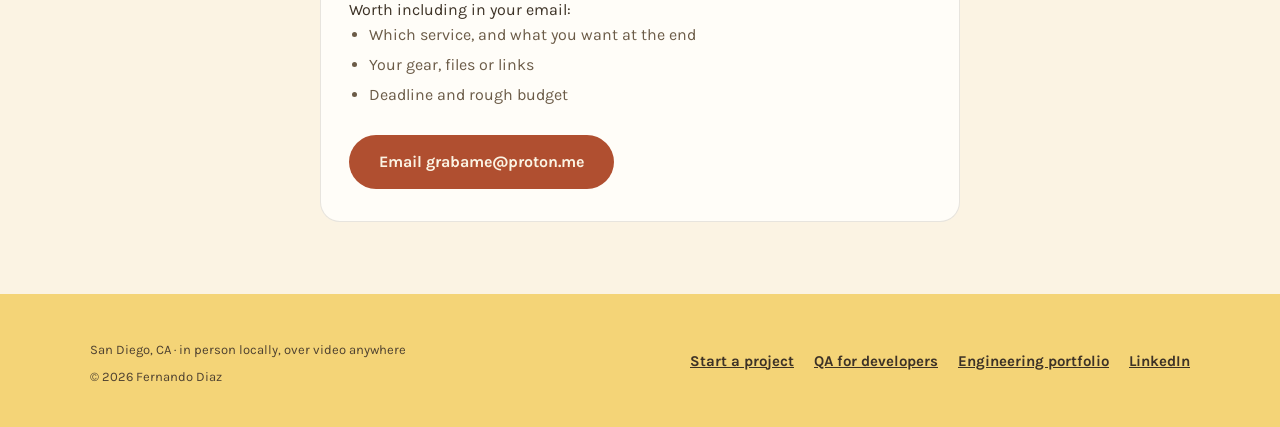
==== commit 704c6f9b: "Email-only contact, local fonts, QA page, visual audit example, footer owner - Remove both contact f" ====
--- a/index.html
+++ b/index.html
@@ -3,16 +3,26 @@
 <head>
   <meta charset="UTF-8">
   <meta name="viewport" content="width=device-width, initial-scale=1.0">
-  <meta name="description" content="graba.me — audio engineering, studio setup, collaborations, NFC and tools for artists. Prices up front; every job is logged and handed over.">
-  <title>graba.me</title>
-  <link rel="preconnect" href="https://fonts.googleapis.com">
-  <link rel="preconnect" href="https://fonts.gstatic.com" crossorigin>
-  <link href="https://fonts.googleapis.com/css2?family=Baloo+2:wght@500;700;800&family=Karla:wght@400;500;700&display=swap" rel="stylesheet">
+  <title>graba.me · Rig checks, studio builds &amp; music tech in San Diego</title>
+  <meta name="description" content="Hands-on studio setup, troubleshooting and music tech for artists in San Diego, or anywhere over video. Prices up front. Every session logged, every file handed over.">
+
+  <link rel="icon" href="favicon.svg" type="image/svg+xml">
+  <meta property="og:type" content="website">
+  <meta property="og:url" content="https://graba.me/">
+  <meta property="og:title" content="graba.me · Rig checks, studio builds &amp; music tech in San Diego">
+  <meta property="og:description" content="Hands-on studio setup, troubleshooting and music tech for artists. Every session logged, every file handed over.">
+  <meta property="og:image" content="https://graba.me/og-image.png">
+  <meta property="og:image:width" content="1200">
+  <meta property="og:image:height" content="630">
+  <meta name="twitter:card" content="summary_large_image">
+
   <link rel="stylesheet" href="styles.css">
 </head>
 <body>
+  <a class="skip-link" href="#main">Skip to content</a>
+
   <header>
-    <nav>
+    <nav aria-label="Main">
       <a href="#top" class="brand">
         <svg class="brand-mark" viewBox="0 0 400 400" aria-hidden="true">
           <ellipse cx="150" cy="88" rx="46" ry="24" fill="#6B8F5C" transform="rotate(-35 150 88)"></ellipse>
@@ -25,15 +35,16 @@
       </a>
       <div class="nav-links">
         <a href="#services">Services</a>
-        <a href="#how">How we work</a>
-        <a href="#start">Start a project</a>
+        <a href="#how">How it works</a>
+        <a href="qa.html">For developers</a>
+        <a href="#start" class="nav-cta">Start a project</a>
       </div>
     </nav>
   </header>
 
-  <main id="top">
-    <section class="hero">
-      <svg class="hero-mark" viewBox="0 0 400 400" aria-label="graba.me mark">
+  <main id="main">
+    <section class="hero" id="top">
+      <svg class="hero-mark" viewBox="0 0 400 400" role="img" aria-label="graba.me mark">
         <ellipse cx="150" cy="88" rx="46" ry="24" fill="#6B8F5C" transform="rotate(-35 150 88)"></ellipse>
         <ellipse cx="252" cy="82" rx="40" ry="21" fill="#C65D3B" transform="rotate(38 252 82)"></ellipse>
         <circle cx="200" cy="220" r="110" fill="#7A5C3E"></circle>
@@ -41,202 +52,215 @@
         <circle cx="200" cy="220" r="22" fill="#F4D477"></circle>
       </svg>
       <h1>Record it. Log it. Keep it.</h1>
-      <p class="tagline">Audio engineering, studio setup, collaborations, NFC and tools for artists.</p>
+      <p class="tagline">Hands-on studio setup, troubleshooting and music tech for artists. Every session logged, every file handed over.</p>
+      <p class="where">
+        <svg viewBox="0 0 24 24" fill="none" stroke="currentColor" stroke-width="2" stroke-linecap="round" stroke-linejoin="round" aria-hidden="true"><path d="M12 21s-7-6.2-7-11.5A7 7 0 0 1 19 9.5C19 14.8 12 21 12 21z"/><circle cx="12" cy="9.5" r="2.5"/></svg>
+        San Diego, in person · anywhere else over video
+      </p>
       <a href="#start" class="cta">Start a project</a>
+    </section>
+
+    <!-- WORK: remove the `hidden` attribute once the clips, photos and demo are in. -->
+    <section id="work" hidden>
+      <h2>Recent work</h2>
+      <p class="section-lead">A few things I've recorded, wired up and built.</p>
+      <div class="work-grid">
+        <div class="work-tile">[Audio clip: before / after]</div>
+        <div class="work-tile">[Photo: a studio setup]</div>
+        <div class="work-tile">[Video: Mitheren demo]</div>
+        <div class="work-tile">[Link: sample album site]</div>
+      </div>
+      <blockquote class="quote">
+        <p>“[Quote from a client or collaborator, used with their permission]”</p>
+        <cite>[Name, role]</cite>
+      </blockquote>
     </section>
 
     <section id="services">
       <h2>Services</h2>
-      <div class="services-grid">
-        <div class="service-card">
-          <div class="icon-dot" style="background:#6B8F5C;"></div>
-          <h3>Audio Engineering &amp; Production Help</h3>
-          <p>In person, hands-on, on your gear.</p>
-          <ul>
-            <li>Computer setup for audio: Linux, Windows or macOS, installed and configured</li>
-            <li>DAWs and plugins installed and working</li>
-            <li>Live recording hardware wired up, with the signal flow worked out for your setup</li>
-            <li>Workflows that fit how you make music</li>
-            <li>Cassette 4-track and reel-to-reel recording (bring your reel)</li>
-            <li>Portable recording, up to 6 inputs at once</li>
-          </ul>
-          <p class="price">Setup $65–75/hr + travel · recording 2 hrs from $430</p>
+      <p class="section-lead">Prices up front. In person around San Diego (travel billed at cost), or over video from anywhere.</p>
+
+      <div class="service-group">
+        <h3 class="group-label">For your sessions</h3>
+        <article class="service-card featured">
+            <div class="icon moss">
+              <svg viewBox="0 0 24 24" fill="none" stroke="currentColor" stroke-width="1.8" stroke-linecap="round" aria-hidden="true"><path d="M5 4v16M12 4v16M19 4v16"/><rect x="3" y="7" width="4" height="3" rx="1" fill="currentColor"/><rect x="10" y="13" width="4" height="3" rx="1" fill="currentColor"/><rect x="17" y="9" width="4" height="3" rx="1" fill="currentColor"/></svg>
+            </div>
+            <h3>Rig Check</h3>
+            <p class="summary">Your music and art computer, set up right and proven to work. In person or over video.</p>
+            <div class="feature-cols">
+              <ul>
+                <li>Computers set up for music and art: Linux, Windows or macOS</li>
+                <li>DAWs, plugins and creative apps installed and working</li>
+                <li>Troubleshooting: crashes, latency, dropouts, drivers, plugins that won't load</li>
+                <li>Workflow review: find what slows you down and redesign it, or test new tools before you commit to them</li>
+              </ul>
+              <ul>
+                <li>Recording hardware wired up, with the signal flow mapped for your room</li>
+                <li>Tracking on cassette 4-track, reel-to-reel or portable rig (up to 6 inputs). Tracking only; no mixing or mastering.</li>
+                              </ul>
+            </div>
+            <div class="price-block">
+              <p class="price">$65–75/hr
+                <span class="price-note">Tracking sessions: 2 hours from $430 · travel billed at cost</span>
+              <span class="price-note">Rather do it yourself? Advice-only over video, same rate · free 20-minute intro · 33% off your first 2 hours</span>
+              </p>
+              <a href="#start" class="card-link">Start this →</a>
+            </div>
+          </article>
+        
+      </div>
+
+      <div class="service-group">
+        <h3 class="group-label">For your release</h3>
+        <div class="services-grid">
+          <article class="service-card">
+            <div class="icon ember">
+              <svg viewBox="0 0 24 24" fill="none" stroke="currentColor" stroke-width="1.8" aria-hidden="true"><circle cx="12" cy="12" r="9"/><circle cx="12" cy="12" r="3"/></svg>
+            </div>
+            <h3>Album Sites</h3>
+            <p class="summary">Your release as a playable page that runs from a phone or laptop. No internet, no app, no sign-up.</p>
+            <ul>
+              <li>Header, artwork and track list; every track plays in the browser</li>
+              <li>Plays straight from a folder of audio files</li>
+              <li>Listeners join the device's Wi-Fi hotspot and press play</li>
+              <li><strong>Artists:</strong> your release at shows and the merch table</li>
+              <li><strong>Venues:</strong> let guests play local music on site</li>
+            </ul>
+            <div class="price-block">
+              <p class="price">$300–600
+                <span class="price-note">Add NFC cards for +$20</span>
+              </p>
+              <a href="#start" class="card-link">Start this →</a>
+            </div>
+          </article>
+
+          <article class="service-card">
+            <div class="icon moss">
+              <svg viewBox="0 0 24 24" fill="none" stroke="currentColor" stroke-width="1.8" stroke-linecap="round" stroke-linejoin="round" aria-hidden="true"><rect x="7" y="3" width="10" height="18" rx="2"/><path d="M11 18h2"/><path d="M19.5 8a5 5 0 0 1 0 6M21.5 6a8 8 0 0 1 0 10"/></svg>
+            </div>
+            <h3>Merch &amp; Extras</h3>
+            <p class="summary">NFC cards, posters and merch that open your music on a phone.</p>
+            <ul>
+              <li>NFC cards that open a release or playlist: $50–100</li>
+              <li>Posters and flyers that open a video or page: $100–200 each</li>
+              <li>NFC-tagged merch (stickers, keychains, apparel): $200–600</li>
+            </ul>
+            <div class="price-block">
+              <p class="price">Starter bundle $150–200</p>
+              <a href="#start" class="card-link">Start this →</a>
+            </div>
+          </article>
         </div>
-        <div class="service-card">
-          <div class="icon-dot" style="background:#C65D3B;"></div>
-          <h3>Collaborations &amp; Splits</h3>
-          <ul>
-            <li>One part on your track (drum machine, synth, sampler): $150–300 per song</li>
-            <li>Full track production: $800–1,500 per track</li>
-            <li>Fee + split: from $400 per track + 3 points</li>
-            <li>Split only: by application</li>
-          </ul>
-          <p class="price">Split sheet signed at the session</p>
+      </div>
+
+      <div class="service-group">
+        <h3 class="group-label">Tools I've built</h3>
+        <div class="tools-grid">
+          <div class="tool">
+            <div class="icon walnut">
+              <svg viewBox="0 0 24 24" fill="none" stroke="currentColor" stroke-width="1.8" aria-hidden="true"><rect x="2.5" y="6" width="19" height="12" rx="1.5"/><path d="M7 6v7M12 6v7M17 6v7"/></svg>
+            </div>
+            <div>
+              <h3>Mitheren</h3>
+              <p>Play a keyboard drawn on any flat surface, using a camera. Works in desktop browsers.</p>
+            </div>
+          </div>
+          <div class="tool">
+            <div class="icon walnut">
+              <svg viewBox="0 0 24 24" fill="none" stroke="currentColor" stroke-width="1.8" stroke-linejoin="round" aria-hidden="true"><path d="M6 3h9l3 3v15H6z"/><path d="M9 11h6M9 14h6M9 17h4"/></svg>
+            </div>
+            <div>
+              <h3>Keyboard overlays</h3>
+              <p>Printable scale and chord guides cut to your controller's key spacing. Made for the Akai MPK Mini and Novation Bass Station 25.</p>
+            </div>
+          </div>
         </div>
-        <div class="service-card">
-          <div class="icon-dot" style="background:#7A5C3E;"></div>
-          <h3>NFC</h3>
-          <p>NFC solutions for your content, your workflows, or just merch.</p>
-          <ul>
-            <li>Tap-to-play cards for a release or playlist: $50–100</li>
-            <li>Posters and flyers that open a video or page: $100–200 each</li>
-            <li>Tagged merch (stickers, keychains, apparel): $200–600</li>
-          </ul>
-          <p class="price">Starter bundle $150–200</p>
-        </div>
-        <div class="service-card">
-          <div class="icon-dot" style="background:#6B8F5C;"></div>
-          <h3>Consulting</h3>
-          <p>Advice, not hands-on: you do the work, we guide it.</p>
-          <ul>
-            <li>Gear, recording, arrangement and workflow questions</li>
-            <li>Online or in person</li>
-            <li>First 2 hours 33% off, up to 3 sessions</li>
-          </ul>
-          <p class="price">$65–75/hr · 20-minute intro call free</p>
-        </div>
-        <div class="service-card">
-          <div class="icon-dot" style="background:#C65D3B;"></div>
-          <h3>Album Sites</h3>
-          <p>Your music as a playable album page, served from a phone or laptop. No internet needed.</p>
-          <ul>
-            <li>Header, artwork and track list; every track plays in the browser</li>
-            <li>Plays straight from a folder of audio files</li>
-            <li>Listeners join the device's Wi-Fi hotspot; nobody logs on to anything</li>
-            <li><strong>Artists:</strong> your release at shows and the merch table</li>
-            <li><strong>Venue owners:</strong> local music guests can play on site</li>
-          </ul>
-          <p class="price">$300–600 · NFC tap cards +$20 with a site</p>
-        </div>
-        <div class="service-card">
-          <div class="icon-dot" style="background:#7A5C3E;"></div>
-          <h3>Software &amp; Tools</h3>
-          <ul>
-            <li><strong>Mitheren</strong>: play a keyboard drawn on any flat surface, using a camera. Works in desktop browsers.</li>
-            <li><strong>Keyboard overlays</strong>: printable scale and chord guides cut to your controller's key spacing. Built for the Akai MPK Mini and Novation Bass Station 25.</li>
-          </ul>
-          <p class="price">Custom tools quoted per project</p>
-        </div>
+        <p class="tools-note">Need a custom tool? <a href="#start" class="card-link">Tell me about it →</a></p>
       </div>
     </section>
 
     <section id="how">
-      <h2>How we work</h2>
-      <ul class="how-list">
-        <li>Everything gets logged: settings, routing, takes, patch backups.</li>
-        <li>You leave with the files and the notes to do it again.</li>
-        <li>Splits and agreements are written down before the song leaves the room.</li>
-        <li>We work alongside you, on your gear or ours.</li>
-      </ul>
+      <h2>How it works</h2>
+      <p class="section-lead">You leave with the files and the notes to do it again without me.</p>
+      <ol class="steps">
+        <li><h3>Free intro call</h3><p>20 minutes to hear what you want at the end and check your gear.</p></li>
+        <li><h3>Price in writing</h3><p>Small jobs get booked at the listed rate. Bigger ones get a written scope and quote first.</p></li>
+        <li><h3>Session</h3><p>We work side by side on your gear or mine, in person or over video.</p></li>
+        <li><h3>Log and handover</h3><p>What changed, how it was tested and how to undo it, written down and handed to you with the files.</p></li>
+      </ol>
+
+      <article class="sample-log" aria-label="Example session log">
+        <header>
+          <h3>Session log</h3>
+          <span class="badge">Example</span>
+        </header>
+        <dl>
+          <dt>Problem</dt><dd>Audio drops out when recording 4 tracks at once</dd>
+          <dt>Found</dt><dd>Interface shares a USB hub with the webcam · buffer at 64 samples</dd>
+          <dt>Changed</dt><dd>Interface moved to its own port · buffer 256 · power saving off</dd>
+          <dt>Verified</dt><dd>30-min 4-track test recording, 0 dropouts</dd>
+          <dt>Handed over</dt><dd>Settings sheet, how to undo each change, this log</dd>
+        </dl>
+      </article>
     </section>
 
     <section id="start">
       <h2>Start a project</h2>
-      <form id="project-form" class="project-form" action="https://api.web3forms.com/submit" method="POST">
-        <!-- Web3Forms access key (free at web3forms.com, sent to grabame@proton.me) -->
-        <input type="hidden" name="access_key" value="WEB3FORMS_ACCESS_KEY">
-        <input type="hidden" name="subject" value="New graba.me project">
-        <input type="hidden" name="from_name" value="graba.me">
-        <input type="hidden" name="size" id="size-field" value="">
-        <input type="checkbox" name="botcheck" class="botcheck" tabindex="-1" autocomplete="off">
-
-        <fieldset class="scope-check">
-          <legend>Quick scope check</legend>
-          <p class="hint">Five yes/no questions decide the next step.</p>
-          <label><input type="checkbox" class="scope"> It's one service from the list above</label>
-          <label><input type="checkbox" class="scope"> I know the one thing I want at the end</label>
-          <label><input type="checkbox" class="scope"> It fits in one session (about 2–4 hours)</label>
-          <label><input type="checkbox" class="scope"> My gear and files are ready</label>
-          <label><input type="checkbox" class="scope"> It doesn't need access to my accounts or private data</label>
-          <p id="scope-result" class="scope-result" aria-live="polite"></p>
-        </fieldset>
-
-        <div class="fields">
-          <label>Name <input type="text" name="name" required></label>
-          <label>Email <input type="email" name="email" required></label>
-          <label>Service
-            <select name="service" required>
-              <option value="">Choose one</option>
-              <option>Audio Engineering &amp; Production Help</option>
-              <option>Collaborations &amp; Splits</option>
-              <option>NFC</option>
-              <option>Consulting</option>
-              <option>Album Sites</option>
-              <option>Software &amp; Tools</option>
-              <option>More than one</option>
-            </select>
-          </label>
-          <label>What do you need? <textarea name="details" rows="4" required></textarea></label>
-
-          <div id="project-fields" class="project-fields">
-            <label>Gear, files or links we should know about <textarea name="gear_and_links" rows="3"></textarea></label>
-            <label>Deadline <input type="text" name="deadline" placeholder="e.g. release on March 1"></label>
-            <label>Budget range
-              <select name="budget">
-                <option value="">Choose one</option>
-                <option>Under $500</option>
-                <option>$500–1,500</option>
-                <option>$1,500–5,000</option>
-                <option>$5,000+</option>
-                <option>Split / not sure yet</option>
-              </select>
-            </label>
-          </div>
-
-          <label id="times-field">Good times for the free 20-minute call <input type="text" name="call_times" placeholder="e.g. weekday evenings"></label>
+      <p class="section-lead">Email me what you need. I'll reply to set up a free 20-minute call.</p>
+      <div class="project-form contact-card">
+        <details class="scope-check">
+          <summary>Quick scope check <span>(optional, nothing is sent)</span></summary>
+          <fieldset>
+            <legend class="hint">Tick everything that's true.</legend>
+            <label><input type="checkbox" class="scope"> It's one service from the list above</label>
+            <label><input type="checkbox" class="scope"> I know the one thing I want at the end</label>
+            <label><input type="checkbox" class="scope"> It fits in one session (about 2–4 hours)</label>
+            <label><input type="checkbox" class="scope"> My gear and files are ready</label>
+            <label><input type="checkbox" class="scope"> It doesn't need access to my accounts or private data</label>
+            <p id="scope-result" class="scope-result" aria-live="polite"></p>
+          </fieldset>
+        </details>
+        <div>
+          <p class="hint">Worth including in your email:</p>
+          <ul class="include-list">
+            <li>Which service, and what you want at the end</li>
+            <li>Your gear, files or links</li>
+            <li>Deadline and rough budget</li>
+          </ul>
         </div>
-
-        <button type="submit" class="cta">Send</button>
-        <p id="form-status" class="form-status" aria-live="polite"></p>
-      </form>
+        <a href="mailto:grabame@proton.me?subject=graba.me%20project" class="cta">Email grabame@proton.me</a>
+      </div>
     </section>
   </main>
 
   <footer>
-    <p><a href="mailto:grabame@proton.me">grabame@proton.me</a> · &copy; 2026 graba.me</p>
+    <div class="footer-inner">
+      <div>
+        <p class="small">San Diego, CA · in person locally, over video anywhere</p>
+        <p class="small">&copy; 2026 Fernando Diaz</p>
+      </div>
+      <div class="footer-links">
+        <a href="#start">Start a project</a>
+        <a href="qa.html">QA for developers</a>
+        <a href="https://fernando-dz.github.io/">Engineering portfolio</a>
+        <a href="https://www.linkedin.com/in/fernando-diaz-29627a4/">LinkedIn</a>
+        <!-- Add Instagram / Bandcamp / SoundCloud here when ready -->
+      </div>
+    </div>
   </footer>
 
   <script>
-    // Scope check: all five ticked = small job (intro call, then book the session);
-    // anything unticked = project (full form, written scope and quote).
+    // Scope check runs in the browser only; nothing is sent anywhere.
     const boxes = document.querySelectorAll(".scope");
     const result = document.getElementById("scope-result");
-    const sizeField = document.getElementById("size-field");
-    const projectFields = document.getElementById("project-fields");
-    const timesField = document.getElementById("times-field");
-
     function updateScope() {
       const small = [...boxes].every((b) => b.checked);
-      sizeField.value = small ? "small" : "project";
-      projectFields.hidden = small;
-      timesField.hidden = !small;
       result.textContent = small
-        ? "Small job: send this, we'll set up the free 20-minute call, then you book the session at the listed price."
-        : "Project: tell us more below and you'll get a written scope and quote before any call.";
+        ? "Small job: email me to book the free 20-minute call, then the session at the listed price."
+        : "Bigger job: email me the details and you'll get a written scope and quote first.";
     }
     boxes.forEach((b) => b.addEventListener("change", updateScope));
-    updateScope();
-
-    const form = document.getElementById("project-form");
-    const status = document.getElementById("form-status");
-    form.addEventListener("submit", async (e) => {
-      e.preventDefault();
-      if (form.access_key.value === "WEB3FORMS_ACCESS_KEY") {
-        status.textContent = "The form isn't connected yet. Email grabame@proton.me for now.";
-        return;
-      }
-      status.textContent = "Sending…";
-      try {
-        const res = await fetch(form.action, { method: "POST", body: new FormData(form) });
-        const data = await res.json();
-        status.textContent = data.success
-          ? "Sent. You'll get a reply by email."
-          : "That didn't go through. Email grabame@proton.me instead.";
-        if (data.success) form.reset(), updateScope();
-      } catch {
-        status.textContent = "That didn't go through. Email grabame@proton.me instead.";
-      }
-    });
   </script>
 </body>
 </html>
--- a/styles.css
+++ b/styles.css
@@ -1,11 +1,35 @@
+/* Fonts: bundled locally (SIL Open Font License, see fonts/OFL-*.txt) */
+@font-face {
+  font-family: "Baloo 2";
+  font-style: normal;
+  font-weight: 400 800;
+  font-display: swap;
+  src: url("fonts/baloo2-latin.woff2") format("woff2");
+}
+
+@font-face {
+  font-family: "Karla";
+  font-style: normal;
+  font-weight: 200 800;
+  font-display: swap;
+  src: url("fonts/karla-latin.woff2") format("woff2");
+}
+
 :root {
   --bg: #F4D477;
   --paper: #FBF3E3;
+  --card: #FFFDF8;
   --moss: #6B8F5C;
   --ember: #C65D3B;
+  --ember-strong: #B04F30;   /* CTA fill: 4.7:1 with paper text */
+  --ember-deep: #9A4329;     /* CTA hover */
   --walnut: #7A5C3E;
   --ink: #3D3226;
   --muted: #6B5B47;
+  --line: rgba(61, 50, 38, 0.12);
+  --moss-tint: #E4EBD9;
+  --ember-tint: #F6DDD2;
+  --walnut-tint: #EADFD2;
 }
 
 * {
@@ -14,9 +38,11 @@
   box-sizing: border-box;
 }
 
-html {
-  scroll-behavior: smooth;
-}
+@media (prefers-reduced-motion: no-preference) {
+  html { scroll-behavior: smooth; }
+}
+
+html { scroll-padding-top: 80px; }
 
 body {
   font-family: "Karla", system-ui, sans-serif;
@@ -28,26 +54,50 @@
 h1, h2, h3 {
   font-family: "Baloo 2", sans-serif;
   color: var(--ink);
-}
-
-a {
-  color: var(--ember);
-  text-decoration: none;
-}
+  line-height: 1.2;
+}
+
+a { color: var(--ember-strong); }
+
+a:focus-visible,
+button:focus-visible,
+input:focus-visible,
+select:focus-visible,
+textarea:focus-visible,
+summary:focus-visible {
+  outline: 3px solid var(--ink);
+  outline-offset: 2px;
+}
+
+.skip-link {
+  position: absolute;
+  left: 12px;
+  top: -60px;
+  background: var(--ink);
+  color: var(--paper);
+  padding: 10px 16px;
+  border-radius: 8px;
+  z-index: 100;
+}
+.skip-link:focus { top: 12px; }
 
 /* NAVBAR */
 header {
+  position: sticky;
+  top: 0;
+  z-index: 50;
   background: var(--paper);
-  border-bottom: 1px solid rgba(61, 50, 38, 0.08);
+  border-bottom: 1px solid var(--line);
 }
 
 nav {
   max-width: 1100px;
   margin: 0 auto;
-  padding: 18px 24px;
+  padding: 12px 24px;
   display: flex;
   justify-content: space-between;
   align-items: center;
+  gap: 16px;
 }
 
 nav .brand {
@@ -58,32 +108,61 @@
   font-weight: 800;
   font-size: 22px;
   color: var(--ink);
-}
-
-.brand-mark {
-  width: 32px;
-  height: 32px;
-}
-
-nav .nav-links {
-  display: flex;
-  gap: 28px;
-}
-
-nav .nav-links a {
+  text-decoration: none;
+}
+
+.brand-mark { width: 32px; height: 32px; }
+
+.nav-links {
+  display: flex;
+  align-items: center;
+  gap: 26px;
+}
+
+.nav-links a {
   color: var(--ink);
   font-weight: 500;
   font-size: 15px;
-}
-
-nav .nav-links a:hover {
-  color: var(--ember);
-}
-
-/* HERO */
+  text-decoration: none;
+}
+
+.nav-links a:hover { color: var(--ember-strong); }
+
+.nav-links .nav-cta {
+  background: var(--ember-strong);
+  color: var(--paper);
+  font-weight: 700;
+  padding: 10px 18px;
+  border-radius: 999px;
+}
+
+.nav-links .nav-cta:hover { background: var(--ember-deep); color: var(--paper); }
+
+/* LAYOUT */
+main section {
+  max-width: 1100px;
+  margin: 0 auto;
+  padding: 72px 24px;
+}
+
+main section > h2 {
+  font-size: clamp(26px, 4vw, 34px);
+  margin-bottom: 12px;
+  text-align: center;
+}
+
+.section-lead {
+  max-width: 620px;
+  margin: 0 auto 36px;
+  text-align: center;
+  color: var(--muted);
+}
+
+/* HERO: full-bleed band */
 .hero {
+  max-width: none !important;
   background: var(--bg);
-  padding: 72px 24px 64px;
+  padding: 72px 24px 64px !important;
   display: flex;
   flex-direction: column;
   align-items: center;
@@ -91,199 +170,399 @@
   gap: 18px;
 }
 
-.hero-mark {
-  width: 120px;
-  height: 120px;
-}
+.hero-mark { width: 104px; height: 104px; }
 
 .hero h1 {
-  font-size: clamp(28px, 5vw, 44px);
-  max-width: 680px;
+  font-size: clamp(32px, 6vw, 52px);
+  max-width: 720px;
   text-wrap: balance;
 }
 
 .hero .tagline {
-  font-size: 17px;
-  max-width: 480px;
+  font-size: 18px;
+  max-width: 540px;
   color: #4E4130;
-}
+  text-wrap: pretty;
+}
+
+.hero .where {
+  font-size: 14px;
+  font-weight: 500;
+  color: #4E4130;
+}
+
+.hero .where svg { width: 16px; height: 16px; vertical-align: -3px; margin-right: 4px; }
 
 .cta {
   display: inline-block;
   font-weight: 700;
-  font-size: 15px;
+  font-size: 16px;
   padding: 14px 30px;
   border-radius: 999px;
-  background: var(--ember);
+  background: var(--ember-strong);
   color: var(--paper);
+  text-decoration: none;
   margin-top: 6px;
 }
 
-.cta:hover {
-  background: #B04F30;
-}
-
-.cta.secondary {
-  background: var(--walnut);
-}
-
-.cta.secondary:hover {
-  background: #644B32;
-}
-
-/* SECTIONS */
-main section {
-  max-width: 1100px;
-  margin: 0 auto;
-  padding: 64px 24px;
-}
-
-main section h2 {
-  font-size: clamp(24px, 4vw, 32px);
-  margin-bottom: 28px;
+.cta:hover { background: var(--ember-deep); }
+
+/* WORK (hidden until there's real material) */
+.work-grid {
+  display: grid;
+  grid-template-columns: repeat(auto-fit, minmax(240px, 1fr));
+  gap: 20px;
+}
+
+.work-tile {
+  aspect-ratio: 4 / 3;
+  border: 2px dashed var(--line);
+  border-radius: 16px;
+  display: grid;
+  place-items: center;
   text-align: center;
-}
-
-.section-lead {
-  max-width: 620px;
-  margin: 0 auto 28px;
+  padding: 16px;
+  color: var(--muted);
+  font-size: 14px;
+}
+
+.quote {
+  max-width: 640px;
+  margin: 36px auto 0;
   text-align: center;
+  font-size: 19px;
+}
+
+.quote cite {
+  display: block;
+  margin-top: 10px;
+  font-style: normal;
+  font-size: 14px;
   color: var(--muted);
 }
 
 /* SERVICES */
+.service-group + .service-group { margin-top: 48px; }
+
+.group-label {
+  font-family: "Karla", sans-serif;
+  font-size: 13px;
+  font-weight: 700;
+  letter-spacing: 0.08em;
+  text-transform: uppercase;
+  color: var(--muted);
+  margin-bottom: 16px;
+}
+
 .services-grid {
   display: grid;
+  grid-template-columns: repeat(auto-fit, minmax(300px, 1fr));
+  gap: 20px;
+}
+
+.service-card {
+  background: var(--card);
+  border: 1px solid var(--line);
+  border-radius: 20px;
+  padding: 26px 24px;
+  box-shadow: 0 4px 14px rgba(61, 50, 38, 0.06);
+  display: flex;
+  flex-direction: column;
+}
+
+.service-card.featured { margin-bottom: 20px; }
+
+.service-card.featured .feature-cols {
+  display: grid;
   grid-template-columns: repeat(auto-fit, minmax(280px, 1fr));
-  gap: 20px;
-}
-
-.service-card {
-  background: var(--paper);
-  border: 1px solid rgba(61, 50, 38, 0.08);
-  border-radius: 20px;
-  padding: 26px 22px;
-  box-shadow: 0 4px 14px rgba(61, 50, 38, 0.06);
-  display: flex;
-  flex-direction: column;
-}
-
-.icon-dot {
-  width: 36px;
-  height: 36px;
-  border-radius: 50%;
+  gap: 0 32px;
+}
+
+.icon {
+  width: 44px;
+  height: 44px;
+  border-radius: 12px;
+  display: grid;
+  place-items: center;
   margin-bottom: 14px;
-}
-
-.service-card h3 {
-  font-size: 17px;
-  margin-bottom: 10px;
-}
-
-.service-card p,
-.service-card li {
-  font-size: 14.5px;
-  color: var(--muted);
+  color: var(--ink);
+}
+
+.icon svg { width: 24px; height: 24px; }
+.icon.moss { background: var(--moss-tint); }
+.icon.ember { background: var(--ember-tint); }
+.icon.walnut { background: var(--walnut-tint); }
+
+.service-card h3 { font-size: 20px; margin-bottom: 6px; }
+
+.service-card .summary {
+  font-size: 15px;
+  color: var(--muted);
+  margin-bottom: 12px;
 }
 
 .service-card ul {
   padding-left: 18px;
-  margin-bottom: 14px;
-}
-
-.service-card li + li {
-  margin-top: 4px;
-}
-
-.service-card .price {
+  margin-bottom: 18px;
+}
+
+.service-card li {
+  font-size: 15px;
+  color: var(--muted);
+}
+
+.service-card li + li { margin-top: 6px; }
+
+.price-block {
   margin-top: auto;
-  padding-top: 12px;
+  padding-top: 14px;
   border-top: 1px dashed rgba(61, 50, 38, 0.2);
-  font-weight: 700;
-  color: var(--ink);
-}
-
-/* HOW WE WORK */
-.how-list {
-  max-width: 560px;
+  display: flex;
+  justify-content: space-between;
+  align-items: flex-end;
+  gap: 12px;
+  flex-wrap: wrap;
+}
+
+.price { font-weight: 700; font-size: 17px; color: var(--ink); }
+
+.price-note {
+  display: block;
+  font-size: 13.5px;
+  font-weight: 400;
+  color: var(--muted);
+}
+
+.card-link {
+  font-weight: 700;
+  font-size: 15px;
+  white-space: nowrap;
+  padding: 10px 0;
+  text-decoration: none;
+}
+
+.card-link:hover { text-decoration: underline; }
+
+.tools-grid {
+  display: grid;
+  grid-template-columns: repeat(auto-fit, minmax(300px, 1fr));
+  gap: 20px;
+}
+
+.tool {
+  display: flex;
+  gap: 14px;
+  align-items: flex-start;
+  padding: 20px;
+  border: 1px solid var(--line);
+  border-radius: 16px;
+}
+
+.tool .icon { margin: 0; flex-shrink: 0; }
+.tool h3 { font-size: 17px; }
+.tool p { font-size: 15px; color: var(--muted); }
+
+.tools-note { margin-top: 14px; font-size: 14px; color: var(--muted); }
+
+/* HOW I WORK */
+.steps {
+  list-style: none;
+  counter-reset: step;
+  display: grid;
+  grid-template-columns: repeat(auto-fit, minmax(220px, 1fr));
+  gap: 20px;
+}
+
+.steps li {
+  counter-increment: step;
+  background: var(--card);
+  border: 1px solid var(--line);
+  border-radius: 16px;
+  padding: 22px 20px;
+}
+
+.steps li::before {
+  content: counter(step);
+  display: grid;
+  place-items: center;
+  width: 32px;
+  height: 32px;
+  border-radius: 50%;
+  background: var(--bg);
+  font-family: "Baloo 2", sans-serif;
+  font-weight: 800;
+  margin-bottom: 10px;
+}
+
+.steps h3 { font-size: 18px; margin-bottom: 4px; }
+.steps p { font-size: 15px; color: var(--muted); }
+
+.sample-log {
+  max-width: 620px;
+  margin: 40px auto 0;
+  background: #FFFDF8;
+  border: 1px solid var(--line);
+  border-radius: 16px;
+  padding: 24px;
+  box-shadow: 0 4px 14px rgba(61, 50, 38, 0.06);
+}
+
+.sample-log header {
+  position: static;
+  background: none;
+  border-bottom: 1px dashed rgba(61, 50, 38, 0.25);
+  padding-bottom: 10px;
+  margin-bottom: 12px;
+  display: flex;
+  justify-content: space-between;
+  align-items: baseline;
+  gap: 12px;
+}
+
+.sample-log h3 { font-size: 18px; }
+
+.badge {
+  font-size: 12px;
+  font-weight: 700;
+  letter-spacing: 0.06em;
+  text-transform: uppercase;
+  background: var(--bg);
+  border-radius: 999px;
+  padding: 3px 10px;
+}
+
+.sample-log dl {
+  display: grid;
+  grid-template-columns: max-content 1fr;
+  gap: 8px 16px;
+  font-size: 14.5px;
+}
+
+.sample-log dt { font-weight: 700; }
+.sample-log dd { color: var(--muted); font-family: ui-monospace, "DejaVu Sans Mono", monospace; font-size: 13.5px; }
+
+/* ABOUT */
+.about {
+  display: grid;
+  grid-template-columns: 160px 1fr;
+  gap: 32px;
+  align-items: start;
+  max-width: 820px;
   margin: 0 auto;
-  padding-left: 20px;
-  color: var(--muted);
-}
-
-.how-list li + li {
-  margin-top: 8px;
-}
+}
+
+.avatar {
+  width: 160px;
+  height: 160px;
+  border-radius: 50%;
+  background: var(--walnut);
+  color: var(--bg);
+  display: grid;
+  place-items: center;
+  font-family: "Baloo 2", sans-serif;
+  font-weight: 800;
+  font-size: 52px;
+}
+
+.about h2 { font-size: clamp(26px, 4vw, 34px); margin-bottom: 12px; }
+.about p + p { margin-top: 12px; }
+.about p { color: var(--muted); }
+.about .lead { color: var(--ink); font-size: 18px; }
+.about-links { margin-top: 16px; display: flex; gap: 20px; flex-wrap: wrap; font-weight: 700; }
 
 /* START A PROJECT */
 .project-form {
-  background: #FFFDF8;
+  background: var(--card);
   border-radius: 20px;
-  border: 1px solid rgba(61, 50, 38, 0.08);
-  padding: 32px 24px;
-  max-width: 620px;
+  border: 1px solid var(--line);
+  padding: 32px 28px;
+  max-width: 640px;
   margin: 0 auto;
   display: flex;
   flex-direction: column;
-  gap: 20px;
+  gap: 22px;
+}
+
+.fields,
+.project-fields {
+  display: flex;
+  flex-direction: column;
+  gap: 16px;
+}
+
+.fields label {
+  display: flex;
+  flex-direction: column;
+  gap: 6px;
+  font-weight: 500;
+}
+
+.req { font-weight: 400; font-size: 13px; color: var(--muted); }
+
+.fields input,
+.fields select,
+.fields textarea {
+  font: inherit;
+  padding: 11px 12px;
+  border: 1px solid rgba(61, 50, 38, 0.3);
+  border-radius: 10px;
+  background: var(--paper);
+  color: var(--ink);
+  min-height: 44px;
 }
 
 .scope-check {
+  border: 1px solid var(--line);
+  border-radius: 14px;
+  padding: 4px 16px;
+  background: var(--paper);
+}
+
+.scope-check summary {
+  cursor: pointer;
+  font-weight: 700;
+  padding: 12px 0;
+  min-height: 44px;
+}
+
+.scope-check summary span { font-weight: 400; color: var(--muted); }
+
+.scope-check fieldset {
   border: none;
   display: flex;
   flex-direction: column;
-  gap: 8px;
-}
-
-.scope-check legend {
-  font-family: "Baloo 2", sans-serif;
-  font-weight: 700;
-  font-size: 18px;
-}
-
-.hint,
-.form-status {
-  font-size: 14px;
-  color: var(--muted);
-}
+  padding-bottom: 14px;
+}
+
+.scope-check .hint { font-size: 14px; color: var(--muted); margin-bottom: 6px; }
+
+.scope-check label {
+  display: flex;
+  align-items: center;
+  gap: 12px;
+  min-height: 44px;
+  cursor: pointer;
+}
+
+.scope-check input[type="checkbox"] {
+  width: 20px;
+  height: 20px;
+  accent-color: var(--ember-strong);
+  flex-shrink: 0;
+}
+
+.scope-result:empty { display: none; }
 
 .scope-result {
-  margin-top: 6px;
+  margin-top: 8px;
   padding: 12px 14px;
   border-radius: 12px;
   background: var(--bg);
   font-size: 14.5px;
 }
 
-.fields,
-.project-fields {
-  display: flex;
-  flex-direction: column;
-  gap: 14px;
-}
-
-.fields label {
-  display: flex;
-  flex-direction: column;
-  gap: 6px;
-  font-weight: 500;
-}
-
-.fields input,
-.fields select,
-.fields textarea {
-  font: inherit;
-  padding: 10px 12px;
-  border: 1px solid rgba(61, 50, 38, 0.2);
-  border-radius: 10px;
-  background: var(--paper);
-  color: var(--ink);
-}
-
 .project-form [hidden],
-.botcheck {
-  display: none;
-}
+.botcheck { display: none; }
 
 .project-form .cta {
   align-self: flex-start;
@@ -293,26 +572,195 @@
   font-weight: 700;
 }
 
-footer a {
-  font-weight: 700;
-}
+.form-status { font-size: 14px; color: var(--muted); }
 
 /* FOOTER */
 footer {
+  background: var(--bg);
+  padding: 40px 24px;
+  color: var(--ink);
+  font-size: 15px;
+}
+
+.footer-inner {
+  max-width: 1100px;
+  margin: 0 auto;
+  display: flex;
+  justify-content: space-between;
+  gap: 24px;
+  flex-wrap: wrap;
+}
+
+footer a { color: var(--ink); font-weight: 700; }
+footer .small { font-size: 13px; color: #4E4130; margin-top: 6px; }
+.footer-links { display: flex; gap: 20px; flex-wrap: wrap; align-items: center; }
+
+/* RESPONSIVE */
+@media (max-width: 720px) {
+  .nav-links a:not(.nav-cta) { display: none; }
+  .nav-links .nav-cta { padding: 10px 16px; font-size: 14px; }
+  main section { padding: 56px 20px; }
+  .about { grid-template-columns: 1fr; justify-items: start; }
+  .avatar { width: 96px; height: 96px; font-size: 32px; }
+  .project-form { padding: 24px 18px; }
+  .sample-log dl { grid-template-columns: 1fr; gap: 2px; }
+  .sample-log dd { margin-bottom: 8px; }
+}
+
+/* QA PAGE (qa.html) */
+.hero.dev { background: var(--moss-tint); }
+.hero .eyebrow {
+  font-size: 13px;
+  font-weight: 700;
+  letter-spacing: 0.08em;
+  text-transform: uppercase;
+  color: #4E4130;
+}
+
+.break-grid {
+  display: grid;
+  grid-template-columns: repeat(auto-fit, minmax(240px, 1fr));
+  gap: 16px;
+}
+
+.break {
+  background: var(--card);
+  border: 1px solid var(--line);
+  border-radius: 16px;
+  padding: 20px;
+}
+
+.break h3 { font-size: 17px; margin-bottom: 4px; }
+.break p { font-size: 14.5px; color: var(--muted); }
+.break-note { margin-top: 18px; text-align: center; color: var(--muted); font-size: 15px; }
+
+.proof-list {
+  max-width: 720px;
+  margin: 0 auto;
+  display: grid;
+  gap: 14px;
+  list-style: none;
+}
+
+.proof-list li {
+  background: var(--card);
+  border: 1px solid var(--line);
+  border-radius: 14px;
+  padding: 16px 18px;
+  color: var(--muted);
+}
+
+.proof-list strong { color: var(--ink); }
+
+.sev {
+  display: inline-block;
+  font-size: 12px;
+  font-weight: 700;
+  padding: 1px 8px;
+  border-radius: 999px;
+  background: var(--ember-tint);
+  color: var(--ink);
+  font-family: "Karla", sans-serif;
+}
+
+/* QA page: background link */
+.portfolio-cta {
+  display: flex;
+  justify-content: center;
+  flex-wrap: wrap;
+  gap: 12px;
+  margin-top: 8px;
+}
+
+.cta.secondary {
+  background: transparent;
+  color: var(--ember);
+  border: 2px solid var(--ember);
+}
+
+.cta.secondary:hover {
+  background: var(--ember);
+  color: var(--paper);
+}
+
+/* Contact (email only, no forms) */
+.contact-card {
+  align-items: flex-start;
+}
+
+.include-list {
+  padding-left: 20px;
+  color: var(--muted);
+}
+
+.include-list li + li {
+  margin-top: 4px;
+}
+
+/* QA page: visual audit example */
+.audit-example {
+  max-width: 820px;
+  margin: 28px auto 0;
+  background: #FFFDF8;
+  border: 1px solid var(--line);
+  border-radius: 16px;
+  padding: 24px;
+  box-shadow: 0 4px 14px rgba(61, 50, 38, 0.06);
+}
+
+.audit-example header {
+  position: static;
+  background: none;
+  display: flex;
+  justify-content: space-between;
+  align-items: center;
+  border-bottom: 1px dashed rgba(61, 50, 38, 0.25);
+  padding-bottom: 10px;
+  margin-bottom: 14px;
+}
+
+.audit-example h3 { font-size: 18px; }
+
+.audit-meta {
+  color: var(--muted);
+  font-size: 15px;
+  margin-bottom: 16px;
+}
+
+.audit-shots {
+  display: grid;
+  grid-template-columns: 1fr 1.6fr 3fr;
+  gap: 14px;
+  align-items: end;
+}
+
+.audit-shots figure,
+.audit-video {
+  margin: 0;
+}
+
+.audit-shots img,
+.audit-video video {
+  display: block;
+  width: 100%;
+  height: auto;
+  border: 1px solid var(--line);
+  border-radius: 10px;
+}
+
+.audit-example figcaption {
+  font-size: 13px;
+  color: var(--muted);
+  margin-top: 6px;
+}
+
+.audit-video {
+  max-width: 260px;
+  margin: 20px auto 0;
   text-align: center;
-  padding: 28px 24px;
-  font-size: 13px;
-  color: var(--muted);
-  background: var(--bg);
-}
-
-/* RESPONSIVE */
+}
+
 @media (max-width: 640px) {
-  nav .nav-links {
-    display: none;
-  }
-
-  main section {
-    padding: 48px 20px;
-  }
-}
+  .audit-shots { grid-template-columns: 1fr 1fr; }
+  .audit-shots .wide { grid-column: 1 / -1; }
+}
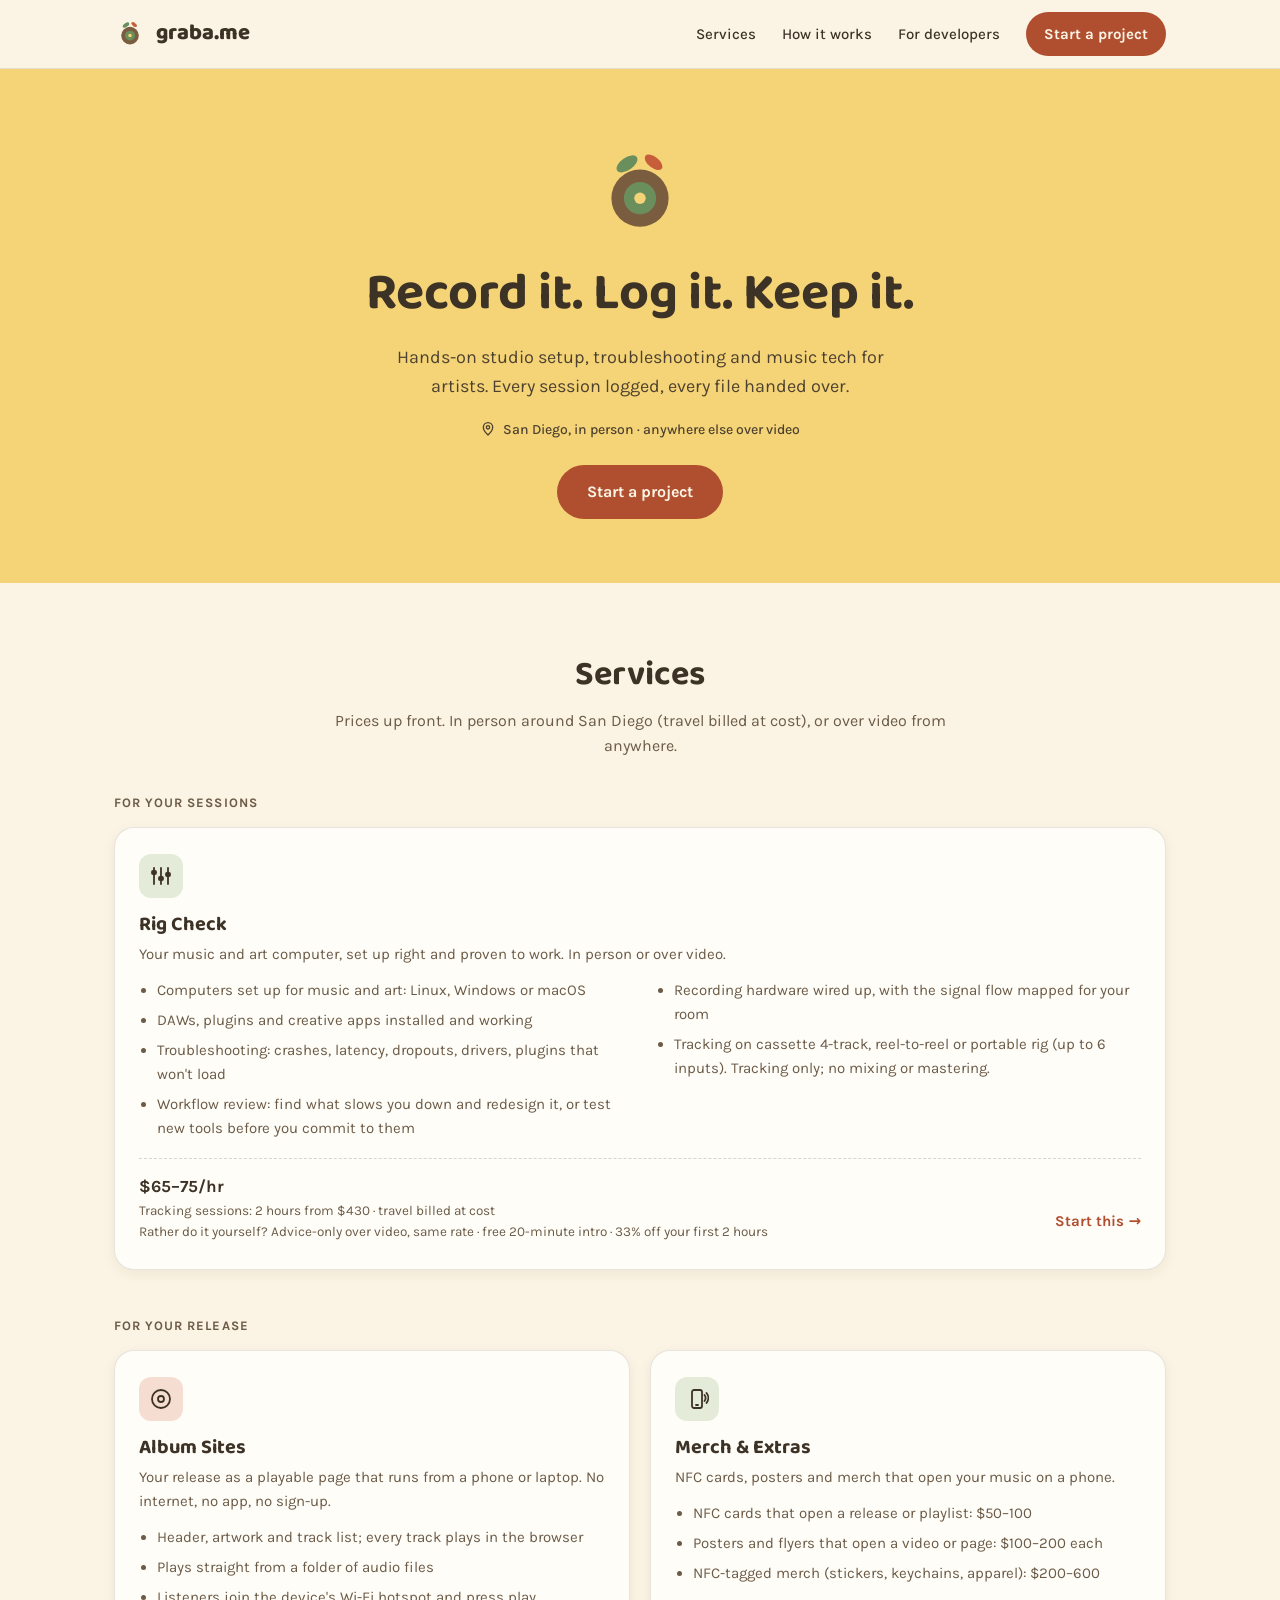
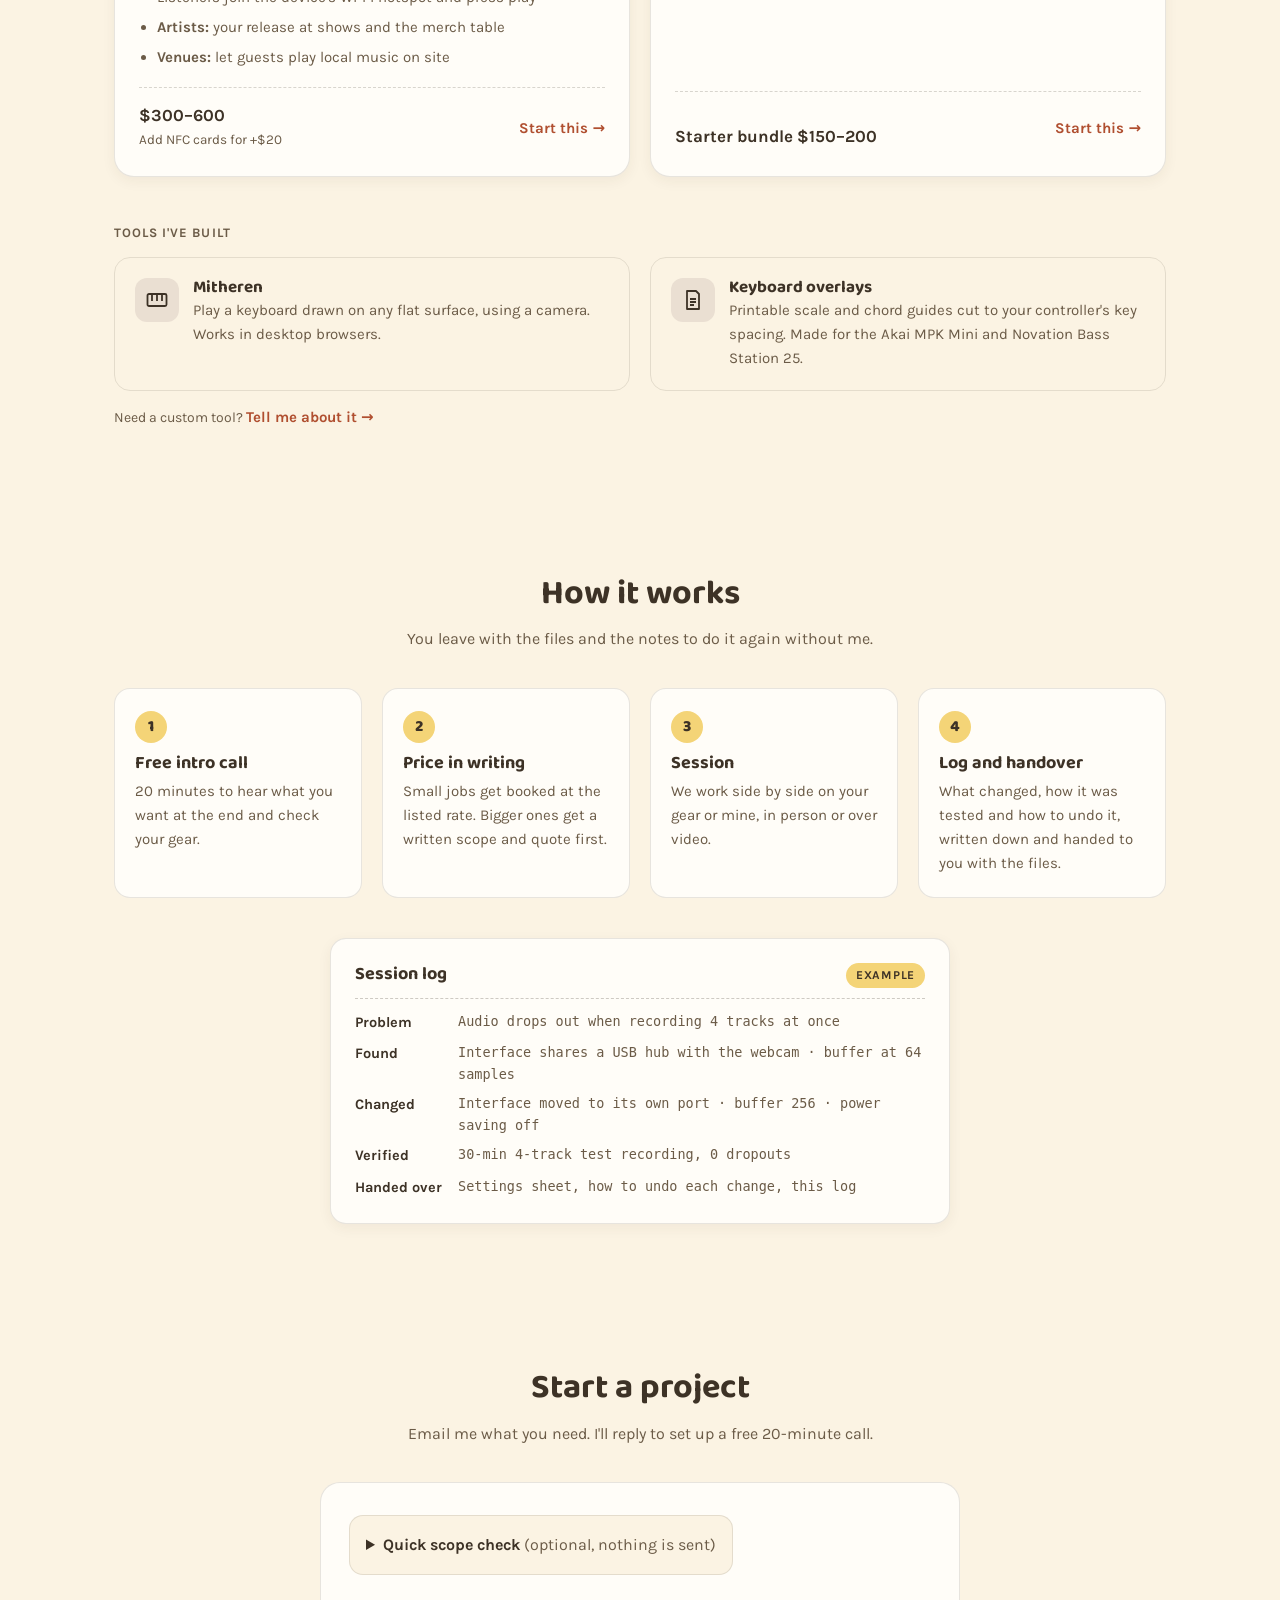
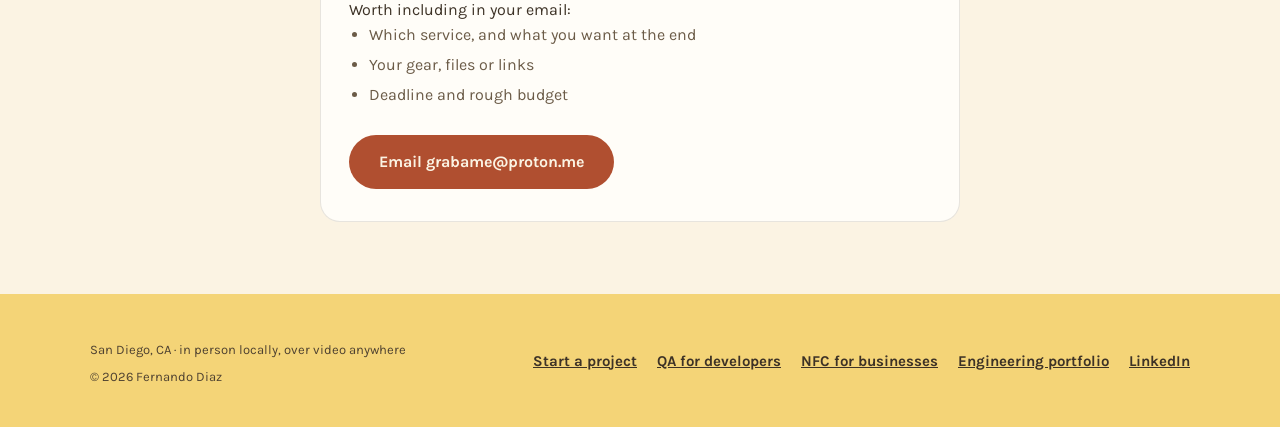
==== commit 5c81afaf: "Added nfc pages and other updates." ====
--- a/index.html
+++ b/index.html
@@ -243,6 +243,7 @@
       <div class="footer-links">
         <a href="#start">Start a project</a>
         <a href="qa.html">QA for developers</a>
+        <a href="nfc/">NFC for businesses</a>
         <a href="https://fernando-dz.github.io/">Engineering portfolio</a>
         <a href="https://www.linkedin.com/in/fernando-diaz-29627a4/">LinkedIn</a>
         <!-- Add Instagram / Bandcamp / SoundCloud here when ready -->
